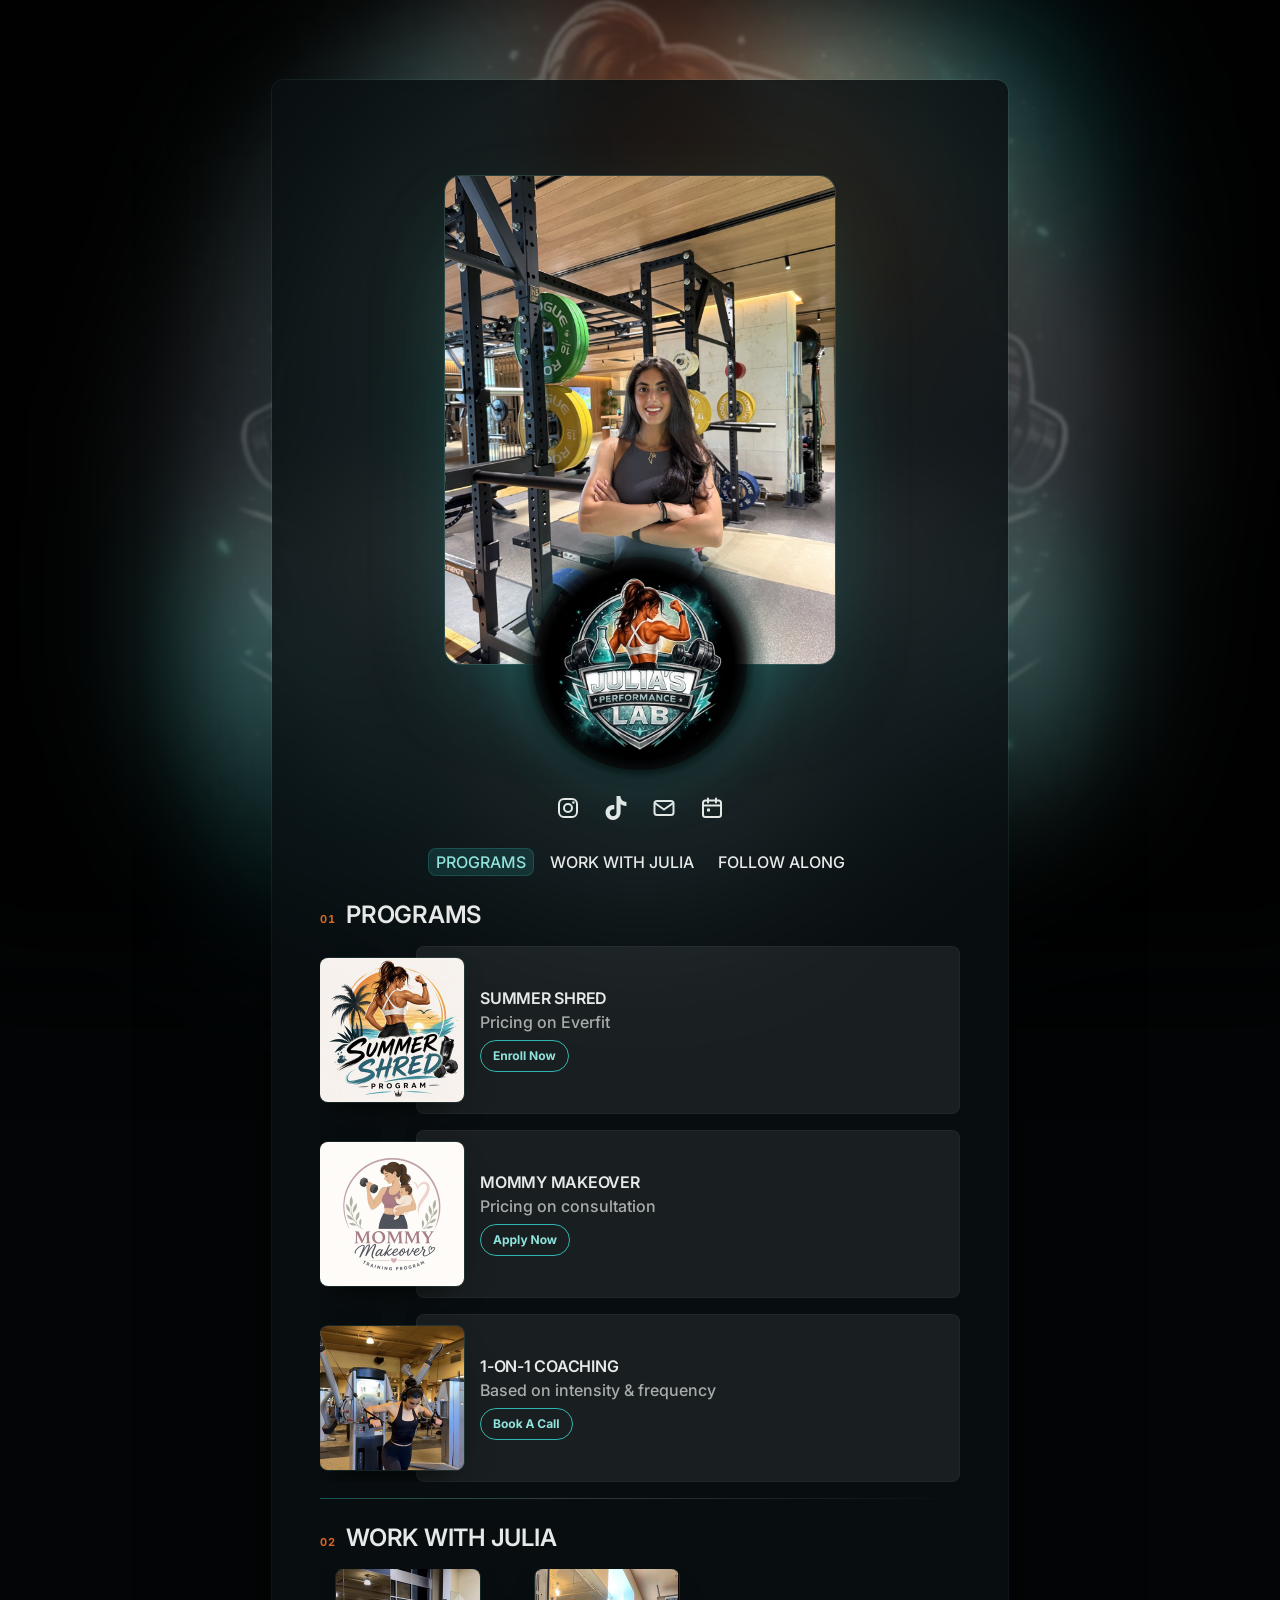
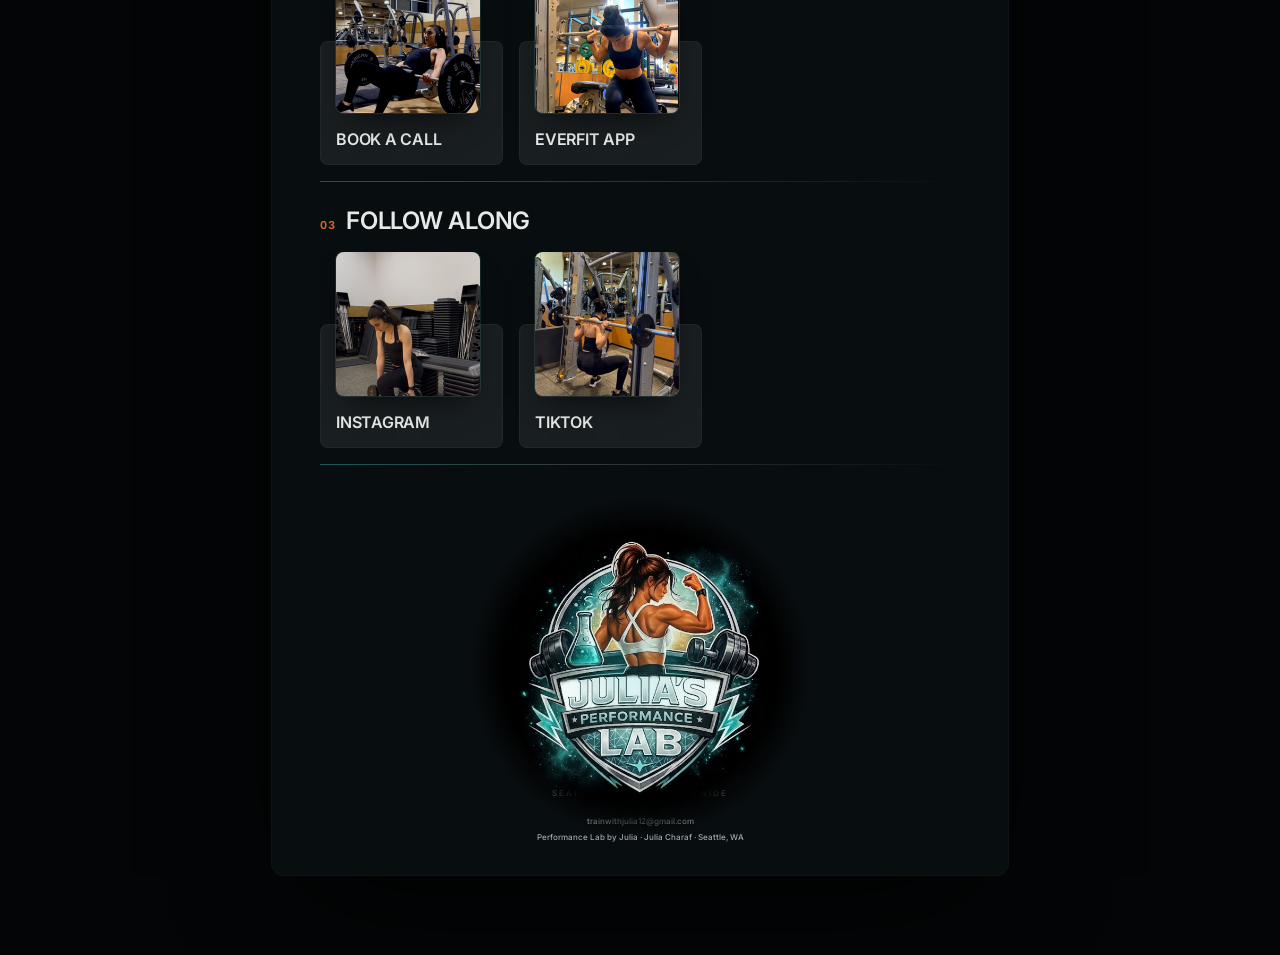
==== index.html @ fa6f16c2 "Rebrand around the crest: logo palette, gym photo cover, medallion, glow ground - Palette sampled fr" ====
<!DOCTYPE html>
<html lang="en">
<head>
  <meta charset="UTF-8">
  <meta name="viewport" content="width=device-width, initial-scale=1.0">
  <title>Performance Lab by Julia</title>
  <meta name="description" content="Julia Charaf — Seattle personal trainer, online worldwide. Programs, coaching, and how to reach me.">
  <meta name="theme-color" content="#050809">
  <link rel="icon" type="image/png" href="assets/favicon.png">
  <link rel="apple-touch-icon" href="assets/favicon.png">
  <meta property="og:title" content="Performance Lab by Julia">
  <meta property="og:description" content="Programs, coaching, and how to reach Julia.">
  <meta property="og:image" content="assets/crest-og.jpg">
  <link rel="preconnect" href="https://fonts.googleapis.com">
  <link rel="preconnect" href="https://fonts.gstatic.com" crossorigin>
  <link href="https://fonts.googleapis.com/css2?family=Inter:ital,opsz,wght@0,14..32,100..900;1,14..32,100..900&display=swap" rel="stylesheet">
  <style>
    /* Palette sampled from the crest: black ground, chrome silver, lab teal, one copper accent from the sunset */
    :root {
      --bg-page: #030506;
      --bg-card: #0a1012;
      --bg-card-glass: rgba(10, 16, 18, 0.86);
      --fg: #e6e9e7;
      --fg-70: rgba(230, 233, 231, 0.7);
      --fg-20: rgba(230, 233, 231, 0.2);
      --teal: #2fb5ad;
      --teal-deep: #1b6f6b;
      --aqua: #8fe3dc;
      --copper: #d56528;
      --teal-10: rgba(47, 181, 173, 0.10);
      --teal-16: rgba(47, 181, 173, 0.16);
      --teal-24: rgba(47, 181, 173, 0.24);
      --teal-45: rgba(47, 181, 173, 0.45);
      --mid-10: rgba(255, 255, 255, 0.07);
      --mid-14: rgba(255, 255, 255, 0.11);
      --mid-20: rgba(255, 255, 255, 0.16);
      --mid-40: rgba(255, 255, 255, 0.3);
      --fast: .15s;
      --slow: .3s;
      --ease: cubic-bezier(.2, 0, 0, 1);
      --thumb: 144px;
      --card-w: 183px;
    }
    * { box-sizing: border-box; }
    html { scroll-behavior: smooth; }
    body {
      margin: 0;
      background: var(--bg-page);
      color: var(--fg);
      font-family: Inter, sans-serif;
      font-size: 16px;
      -webkit-font-smoothing: antialiased;
      -moz-osx-font-smoothing: grayscale;
    }
    a { color: inherit; }
    ul { list-style: none; margin: 0; padding: 0; }
    h2, h3 { margin: 0; }
    img { -webkit-user-drag: none; }

    .page {
      display: flex;
      justify-content: center;
      position: relative;
      width: 100%;
      min-height: 100vh;
      background: var(--bg-page);
    }
    /* Page ground (desktop): the crest's own nebula, blurred, lights the page;
       the crest itself ghosts behind the card at 120vh. */
    .page-bg, .page-crest {
      display: none;
      position: fixed;
      pointer-events: none;
      user-select: none;
      z-index: 0;
    }
    .page-bg {
      top: 0; left: 0;
      width: 100%; height: 100%;
      object-fit: cover;
      object-position: center;
      filter: blur(56px) saturate(1.25);
      transform: scale(1.15);
    }
    .page-crest {
      top: 50%; left: 50%;
      width: auto; height: 136vh;
      transform: translate(-50%, -50%);
      mix-blend-mode: screen;
      opacity: .26;
      filter: blur(1.5px);
    }

    .card {
      position: relative;
      z-index: 1;
      display: flex;
      flex-direction: column;
      align-self: flex-start;
      width: 100%;
      min-height: 100vh;
      background: var(--bg-card);
      padding: 0 16px 16px 16px;
      gap: 24px;
      border-radius: 0;
    }

    .topbar {
      position: sticky;
      top: 0;
      z-index: 100;
      height: 56px;
      width: calc(100% + 32px);
      margin-left: -16px;
      margin-bottom: calc((56px + 24px) * -1);
      pointer-events: none;
    }

    /* Sticky mini-brand: appears once the cover scrolls away */
    .pin {
      position: fixed;
      top: 12px; left: 12px;
      z-index: 200;
      display: flex;
      align-items: center;
      gap: 8px;
      height: 40px;
      padding: 0 14px 0 4px;
      border-radius: 999px;
      background: rgba(5, 8, 9, 0.82);
      border: 1px solid var(--teal-24);
      box-shadow: 0 8px 30px -10px var(--teal-45);
      backdrop-filter: blur(12px);
      -webkit-backdrop-filter: blur(12px);
      color: var(--fg);
      text-decoration: none;
      opacity: 0;
      transform: translateY(-8px);
      pointer-events: none;
      transition: opacity var(--slow) var(--ease), transform var(--slow) var(--ease);
    }
    .pin.on { opacity: 1; transform: none; pointer-events: auto; }
    .pin img { width: 40px; height: 40px; margin: -2px 0; display: block; }
    .pin span {
      font-size: 10px;
      line-height: 12px;
      font-weight: 700;
      letter-spacing: 2px;
      text-transform: uppercase;
      white-space: nowrap;
    }
    .pin span b { color: var(--aqua); font-weight: 700; }

    /* hero */
    .hero {
      display: flex;
      flex-direction: column;
      align-items: center;
      justify-content: center;
      gap: 16px;
    }
    .portrait {
      position: relative;
      width: calc(100% + 32px);
    }
    .portrait::before {
      content: "";
      position: absolute;
      top: 0; left: 0;
      width: 100%; height: 100%;
      background: linear-gradient(180deg, transparent 62%, var(--bg-card) 100%);
      z-index: 1;
      pointer-events: none;
    }
    .portrait > img {
      display: block;
      width: 100%;
      height: auto;
      aspect-ratio: 4 / 5;
      object-fit: cover;
      object-position: center;
      background: var(--mid-10);
      border-radius: 0;
    }
    /* The crest, straddling the bottom edge of the cover.
       A soft black halo darkens the photo under it; the crest is screen-blended
       so its black ground disappears and only the chrome + nebula remain. */
    .crest {
      position: absolute;
      left: 50%;
      bottom: -100px;
      width: 200px; height: 200px;
      transform: translateX(-50%);
      z-index: 3;
      pointer-events: none;
    }
    .crest::before {
      content: "";
      position: absolute;
      inset: -6%;
      border-radius: 50%;
      background: radial-gradient(circle farthest-side, var(--bg-card) 0 66%, rgba(10,16,18,0.7) 80%, transparent 100%);
    }
    .crest::after {
      content: "";
      position: absolute;
      inset: 4%;
      border-radius: 50%;
      box-shadow: 0 0 60px 8px var(--teal-24);
      animation: breathe 5s ease-in-out infinite;
    }
    .crest img {
      position: relative;
      display: block;
      width: 100%; height: 100%;
      z-index: 1;
    }
    @keyframes breathe {
      0%, 100% { box-shadow: 0 0 60px 8px var(--teal-24); }
      50% { box-shadow: 0 0 80px 18px var(--teal-45); }
    }
    @media (prefers-reduced-motion: reduce) { .crest::after { animation: none; } }

    .hero-content {
      position: relative;
      display: flex;
      flex-direction: column;
      align-items: center;
      justify-content: center;
      width: calc(100% + 32px);
      margin-top: -50px;
      gap: 16px;
    }
    .hero-content > * { z-index: 2; }

    .social {
      display: flex;
      gap: 16px;
      margin-top: 128px;
      color: var(--fg);
    }
    .social a {
      display: flex;
      align-items: center;
      justify-content: center;
      width: 24px; height: 24px;
      color: var(--fg);
      transition: color var(--fast) var(--ease), filter var(--fast) var(--ease);
    }
    .social a:hover { color: var(--aqua); filter: drop-shadow(0 0 6px var(--teal-45)); }
    .social a:active { color: var(--teal); }
    .social svg { width: 20px; height: 20px; display: block; }

    .tabs {
      display: flex;
      width: 100%;
      gap: 8px;
      overflow-x: auto;
      scrollbar-width: none;
    }
    .tabs::-webkit-scrollbar { display: none; }
    .tabs::before, .tabs::after { content: ""; flex: 1; }
    .tabs li { display: flex; flex: 0 0 auto; }
    .tab {
      display: block;
      flex: 0 0 auto;
      padding: 2px 8px;
      border-radius: 8px;
      background: transparent;
      color: var(--fg);
      font-size: 16px;
      line-height: 24px;
      font-weight: 500;
      text-decoration: none;
      cursor: pointer;
      white-space: nowrap;
      transition: background-color var(--fast) var(--ease), color var(--fast) var(--ease), box-shadow var(--fast) var(--ease);
    }
    .tab:hover { background: var(--mid-14); }
    .tab.active {
      background: var(--teal-16);
      color: var(--aqua);
      box-shadow: inset 0 0 0 1px var(--teal-24);
    }

    /* sections */
    .group {
      display: flex;
      flex-direction: column;
      gap: 16px;
      padding: 0 0 16px 0;
      border-bottom: 1px solid var(--fg-20);
      border-image: linear-gradient(90deg, var(--teal-45), var(--fg-20) 40%, transparent) 1;
      scroll-margin-top: 16px;
    }
    .group h2 {
      display: flex;
      align-items: baseline;
      gap: 10px;
      font-size: 20px;
      line-height: 25px;
      font-weight: 600;
      letter-spacing: -0.25px;
    }
    .group h2 small {
      font-size: 11px;
      line-height: 14px;
      font-weight: 700;
      letter-spacing: 1px;
      color: var(--copper);
      font-variant-numeric: tabular-nums;
    }
    .items-wrap { position: relative; overflow: hidden; }
    .items {
      display: flex;
      flex-direction: column;
      gap: 16px;
      z-index: 1;
    }
    .items.row {
      flex-direction: row;
      align-items: stretch;
      width: calc(100% + 32px);
      margin-left: -16px;
      padding: 0 16px;
      overflow-x: auto;
      scrollbar-width: none;
    }
    .items.row::-webkit-scrollbar { display: none; }

    .item {
      display: block;
      position: relative;
      text-decoration: none;
      color: inherit;
    }
    .thumb {
      position: absolute;
      overflow: hidden;
      border-radius: 8px;
      background: var(--mid-14);
      box-shadow: 0 0 0 1px rgba(143, 227, 220, 0.12), 0 14px 30px -14px rgba(0, 0, 0, 0.8);
      transition: box-shadow var(--fast) var(--ease);
    }
    .item:hover .thumb { box-shadow: 0 0 0 1px var(--teal-45), 0 14px 34px -12px var(--teal-45); }
    .thumb img {
      display: block;
      width: 100%; height: 100%;
      object-fit: cover;
      object-position: center;
    }
    .body {
      display: flex;
      flex-direction: column;
      justify-content: center;
      background: var(--mid-10);
      border-radius: 8px;
      box-shadow: inset 0 0 0 1px rgba(255, 255, 255, 0.04);
      transition: background-color var(--fast) var(--ease), box-shadow var(--fast) var(--ease);
    }
    .item:hover .body { background: var(--teal-10); box-shadow: inset 0 0 0 1px var(--teal-24); }
    .content {
      display: flex;
      flex-direction: column;
      justify-content: center;
      gap: 4px;
    }
    .content h3 {
      font-size: 14px;
      line-height: 18px;
      font-weight: 600;
      letter-spacing: -0.25px;
      color: var(--fg);
      overflow: hidden;
      text-overflow: ellipsis;
      white-space: nowrap;
    }
    .price {
      display: flex;
      gap: 8px;
      font-size: 14px;
      line-height: 18px;
      font-weight: 500;
      color: var(--fg-70);
    }

    /* stacked (programs) */
    .item.stacked .thumb {
      top: 12px; left: 0;
      width: 112px; height: 112px;
    }
    .item.stacked .body {
      height: 136px;
      margin-left: 64px;
      padding: 8px 12px 8px 60px;
      gap: 8px;
    }

    /* side-by-side (grid cards) */
    .item.side {
      flex: 0 0 auto;
      width: 152px;
    }
    .item.side .thumb {
      top: 0;
      left: 20px;
      width: 112px; height: 112px;
    }
    .item.side .body {
      margin-top: 64px;
      height: calc(100% - 64px);
      padding: 60px 12px 12px 12px;
      justify-content: space-between;
      gap: 8px;
    }

    /* button */
    .btn {
      position: relative;
      display: flex;
      align-items: center;
      justify-content: center;
      width: fit-content;
      height: 24px;
      padding: 8px 12px;
      gap: 4px;
      flex-shrink: 0;
      border-radius: 888px;
      border: 1px solid var(--teal);
      background: transparent;
      color: var(--aqua);
      text-decoration: none;
      overflow: hidden;
      cursor: pointer;
      transition: color var(--fast) var(--ease), box-shadow var(--fast) var(--ease);
    }
    .btn::before {
      content: "";
      position: absolute;
      top: 50%; left: 50%;
      width: 100%;
      aspect-ratio: 1;
      border-radius: 50%;
      background: var(--teal);
      transform: translate(-50%, -50%) scale(0);
      transition: transform var(--slow) var(--ease);
      pointer-events: none;
    }
    .item:hover .btn { color: #041110; box-shadow: 0 0 22px -4px var(--teal-45); }
    .item:hover .btn::before { transform: translate(-50%, -50%) scale(3); }
    .btn:active::before { opacity: 0; transition: none; }
    .btn:active { background: var(--aqua); }
    .btn span {
      position: relative;
      font-size: 12px;
      line-height: 15px;
      font-weight: 700;
      text-transform: capitalize;
      white-space: nowrap;
      text-rendering: geometricPrecision;
    }

    /* footer: the crest, full size, on its own nebula */
    .foot {
      display: flex;
      flex-direction: column;
      align-items: center;
      gap: 16px;
      padding: 8px 0 0;
    }
    .brand {
      position: relative;
      display: flex;
      flex-direction: column;
      align-items: center;
      gap: 2px;
      text-decoration: none;
      color: var(--fg-70);
    }
    .brand .seal {
      position: relative;
      width: 280px; height: 280px;
      margin-bottom: -40px;
    }
    .brand .seal::before {
      content: "";
      position: absolute;
      inset: 0;
      border-radius: 50%;
      background: radial-gradient(circle farthest-side, var(--bg-card) 0 70%, transparent 100%);
    }
    .brand .seal::after {
      content: "";
      position: absolute;
      inset: 18%;
      border-radius: 50%;
      background: radial-gradient(circle, var(--teal-24), transparent 70%);
      filter: blur(14px);
      transition: opacity var(--slow) var(--ease), transform var(--slow) var(--ease);
    }
    .brand:hover .seal::after { transform: scale(1.25); }
    .brand .seal img {
      position: relative;
      display: block;
      width: 100%; height: 100%;
      transition: transform var(--slow) var(--ease);
    }
    .brand:hover .seal img { transform: scale(1.03); }
    .brand small {
      font-size: 8px;
      line-height: 12px;
      font-weight: 500;
      letter-spacing: 2px;
      text-transform: uppercase;
    }
    .foot-links {
      display: flex;
      flex-direction: column;
      align-items: center;
      gap: 4px;
    }
    .foot-links a, .foot-links span {
      font-size: 8px;
      line-height: 12px;
      font-weight: 500;
      color: var(--fg-70);
      text-decoration: none;
    }
    .foot-links a:hover { text-decoration: underline; color: var(--aqua); }

    /* desktop */
    @media (min-width: 481px) {
      :root { --thumb: 144px; }
      .page-bg, .page-crest { display: block; }
      .card {
        min-height: auto;
        max-width: 736px;
        padding: 32px 48px;
        gap: 24px;
        border-radius: 12px;
        margin: 80px;
        background: var(--bg-card-glass);
        backdrop-filter: blur(28px) saturate(1.2);
        -webkit-backdrop-filter: blur(28px) saturate(1.2);
        box-shadow: 0 0 0 1px rgba(143, 227, 220, 0.08), 0 40px 120px -40px rgba(0, 0, 0, 0.9);
      }
      .topbar {
        position: relative;
        height: 40px;
        width: 100%;
        margin: 0;
      }
      .pin { top: 20px; left: 20px; }
      .hero { gap: 24px; }
      .portrait { width: 390px; }
      .portrait::before { display: none; }
      .portrait > img {
        border-radius: 16px;
        box-shadow: 0 0 0 1px rgba(143, 227, 220, 0.16), 0 40px 90px -30px var(--teal-45);
      }
      .crest { width: 232px; height: 232px; bottom: -116px; }
      .hero-content {
        width: 100%;
        margin-top: 0;
        gap: 24px;
      }
      .social { margin-top: 104px; }
      .social a { width: 32px; height: 32px; }
      .social svg { width: 24px; height: 24px; }
      .group h2 { font-size: 24px; line-height: 30px; }
      .content h3 { font-size: 16px; line-height: 20px; }
      .price { font-size: 16px; line-height: 20px; }
      .item.stacked .thumb { width: 144px; height: 144px; }
      .item.stacked .body {
        height: 168px;
        margin-left: 96px;
        padding: 16px 16px 16px 64px;
      }
      .item.side { width: 183px; }
      .item.side .thumb { left: 16px; width: 144px; height: 144px; }
      .item.side .body {
        margin-top: 72px;
        height: calc(100% - 72px);
        padding: 88px 16px 16px 16px;
      }
      .btn { height: 32px; }
      .group { scroll-margin-top: 0; }
      .brand .seal { width: 340px; height: 340px; margin-bottom: -52px; }
    }
    @media (max-width: 480px) {
      .page { min-height: 100dvh; }
    }
  </style>
</head>
<body>
  <div class="page">
    <img class="page-bg" src="assets/glow.jpg" alt="" aria-hidden="true">
    <img class="page-crest" src="assets/crest.png" alt="" aria-hidden="true">

    <a class="pin" id="pin" href="#top" aria-label="Back to top">
      <img src="assets/crest.png" alt="" aria-hidden="true">
      <span>Julia's <b>Performance Lab</b></span>
    </a>

    <main class="card" id="top">
      <div class="topbar" aria-hidden="true"></div>

      <header class="hero">
        <div class="portrait" id="cover">
          <img src="assets/hero.jpg" alt="Julia Charaf in the gym" width="1170" height="1462" fetchpriority="high">
          <div class="crest" aria-hidden="true">
            <img src="assets/crest.png" alt="">
          </div>
        </div>
        <div class="hero-content">
          <ul class="social" aria-label="Julia's links">
            <li><a href="https://www.instagram.com/performance.lab_byjulia" target="_blank" rel="noopener" aria-label="Instagram">
              <svg viewBox="0 0 24 24" fill="none" aria-hidden="true"><rect x="3" y="3" width="18" height="18" rx="5" stroke="currentColor" stroke-width="2"/><circle cx="12" cy="12" r="4" stroke="currentColor" stroke-width="2"/><circle cx="17.4" cy="6.6" r="1.25" fill="currentColor"/></svg>
            </a></li>
            <li><a href="https://www.tiktok.com/@juliacharaf" target="_blank" rel="noopener" aria-label="TikTok">
              <svg viewBox="0 0 24 24" fill="currentColor" aria-hidden="true"><path d="M12.525.02c1.31-.02 2.61-.01 3.91-.02.08 1.53.63 3.09 1.75 4.17 1.12 1.11 2.7 1.62 4.24 1.79v4.03c-1.44-.05-2.89-.35-4.2-.97-.57-.26-1.1-.59-1.62-.93-.01 2.92.01 5.84-.02 8.75-.08 1.4-.54 2.79-1.35 3.94-1.31 1.92-3.58 3.17-5.91 3.21-1.43.08-2.86-.31-4.08-1.03-2.02-1.19-3.44-3.37-3.65-5.71-.02-.5-.03-1-.01-1.49.18-1.9 1.12-3.72 2.58-4.96 1.66-1.44 3.98-2.13 6.15-1.72.02 1.48-.04 2.96-.04 4.44-.99-.32-2.15-.23-3.02.37-.63.41-1.11 1.04-1.36 1.75-.21.51-.15 1.07-.14 1.61.24 1.64 1.82 3.02 3.5 2.87 1.12-.01 2.19-.66 2.77-1.61.19-.33.4-.67.41-1.06.1-1.79.06-3.57.07-5.36.01-4.03-.01-8.05.02-12.07z"/></svg>
            </a></li>
            <li><a href="mailto:trainwithjulia12@gmail.com" aria-label="Email Julia">
              <svg viewBox="0 0 24 24" fill="none" aria-hidden="true"><rect x="2.5" y="5" width="19" height="14" rx="2.5" stroke="currentColor" stroke-width="2"/><path d="M3.5 7.5 12 13.5l8.5-6" stroke="currentColor" stroke-width="2" stroke-linecap="round" stroke-linejoin="round"/></svg>
            </a></li>
            <li><a href="https://calendly.com/trainwithjulia12" target="_blank" rel="noopener" aria-label="Book a call">
              <svg viewBox="0 0 24 24" fill="none" aria-hidden="true"><rect x="3" y="4.5" width="18" height="16.5" rx="2.5" stroke="currentColor" stroke-width="2"/><path d="M3 9.5h18M8 2.5v4M16 2.5v4" stroke="currentColor" stroke-width="2" stroke-linecap="round"/><rect x="7" y="12.5" width="3" height="3" rx=".6" fill="currentColor"/></svg>
            </a></li>
          </ul>
          <ul class="tabs" role="tablist">
            <li><a class="tab active" href="#programs" data-target="programs">PROGRAMS</a></li>
            <li><a class="tab" href="#coaching" data-target="coaching">WORK WITH JULIA</a></li>
            <li><a class="tab" href="#follow" data-target="follow">FOLLOW ALONG</a></li>
          </ul>
        </div>
      </header>

      <section class="group" id="programs">
        <h2><small>01</small>PROGRAMS</h2>
        <div class="items-wrap">
          <div class="items">
            <a class="item stacked" href="https://coach.everfit.io/package/OR589374" target="_blank" rel="noopener">
              <div class="thumb"><img src="assets/summer-shred.jpg" alt="Summer Shred" width="288" height="288" loading="lazy"></div>
              <div class="body">
                <div class="content">
                  <h3>SUMMER SHRED</h3>
                  <div class="price"><span>Pricing on Everfit</span></div>
                </div>
                <span class="btn"><span>Enroll Now</span></span>
              </div>
            </a>
            <a class="item stacked" href="https://coach.everfit.io/package/WY697120" target="_blank" rel="noopener">
              <div class="thumb"><img src="assets/mommy-makeover.jpg" alt="Mommy Makeover" width="288" height="288" loading="lazy"></div>
              <div class="body">
                <div class="content">
                  <h3>MOMMY MAKEOVER</h3>
                  <div class="price"><span>Pricing on consultation</span></div>
                </div>
                <span class="btn"><span>Apply Now</span></span>
              </div>
            </a>
            <a class="item stacked" href="https://calendly.com/trainwithjulia12" target="_blank" rel="noopener">
              <div class="thumb"><img src="assets/coaching.jpg" alt="1-on-1 Coaching" width="288" height="288" loading="lazy"></div>
              <div class="body">
                <div class="content">
                  <h3>1-ON-1 COACHING</h3>
                  <div class="price"><span>Based on intensity &amp; frequency</span></div>
                </div>
                <span class="btn"><span>Book a Call</span></span>
              </div>
            </a>
          </div>
        </div>
      </section>

      <section class="group" id="coaching">
        <h2><small>02</small>WORK WITH JULIA</h2>
        <div class="items-wrap">
          <div class="items row">
            <a class="item side" href="https://calendly.com/trainwithjulia12" target="_blank" rel="noopener">
              <div class="thumb"><img src="assets/book-a-call.jpg" alt="Book a call" width="288" height="288" loading="lazy"></div>
              <div class="body">
                <div class="content"><h3>BOOK A CALL</h3></div>
              </div>
            </a>
            <a class="item side" href="https://coach.everfit.io/package/OR589374" target="_blank" rel="noopener">
              <div class="thumb"><img src="assets/everfit.jpg" alt="Everfit app" width="288" height="288" loading="lazy"></div>
              <div class="body">
                <div class="content"><h3>EVERFIT APP</h3></div>
              </div>
            </a>
          </div>
        </div>
      </section>

      <section class="group" id="follow">
        <h2><small>03</small>FOLLOW ALONG</h2>
        <div class="items-wrap">
          <div class="items row">
            <a class="item side" href="https://www.instagram.com/performance.lab_byjulia" target="_blank" rel="noopener">
              <div class="thumb"><img src="assets/instagram.jpg" alt="Instagram" width="288" height="288" loading="lazy"></div>
              <div class="body">
                <div class="content"><h3>INSTAGRAM</h3></div>
              </div>
            </a>
            <a class="item side" href="https://www.tiktok.com/@juliacharaf" target="_blank" rel="noopener">
              <div class="thumb"><img src="assets/tiktok.jpg" alt="TikTok" width="288" height="288" loading="lazy"></div>
              <div class="body">
                <div class="content"><h3>TIKTOK</h3></div>
              </div>
            </a>
          </div>
        </div>
      </section>

      <footer class="foot">
        <a class="brand" href="https://performancelab.fitness" target="_blank" rel="noopener" aria-label="Julia's Performance Lab">
          <span class="seal"><img src="assets/crest.png" alt="Julia's Performance Lab" width="640" height="640" loading="lazy"></span>
          <small>Seattle · Online worldwide</small>
        </a>
        <div class="foot-links">
          <a href="mailto:trainwithjulia12@gmail.com">trainwithjulia12@gmail.com</a>
          <span>Performance Lab by Julia · Julia Charaf · Seattle, WA</span>
        </div>
      </footer>
    </main>
  </div>

  <script>
    (function () {
      var tabs = Array.prototype.slice.call(document.querySelectorAll('.tab'));
      var groups = tabs.map(function (t) { return document.getElementById(t.dataset.target); });
      var lock = 0;

      function setActive(id) {
        tabs.forEach(function (t) { t.classList.toggle('active', t.dataset.target === id); });
      }

      tabs.forEach(function (t) {
        t.addEventListener('click', function (e) {
          e.preventDefault();
          setActive(t.dataset.target);
          lock = Date.now() + 800;
          var el = document.getElementById(t.dataset.target);
          var top = el.getBoundingClientRect().top + window.pageYOffset - (window.innerWidth <= 480 ? 16 : 0);
          window.scrollTo({ top: top, behavior: 'smooth' });
          if (history.replaceState) history.replaceState(null, '', '#' + t.dataset.target);
        });
      });

      function onScroll() {
        if (Date.now() < lock) return;
        var line = window.innerHeight * 0.35;
        var current = groups[0].id;
        groups.forEach(function (g) {
          if (g.getBoundingClientRect().top <= line) current = g.id;
        });
        setActive(current);
      }
      window.addEventListener('scroll', onScroll, { passive: true });
      onScroll();

      /* the mini-brand pin shows once the cover has scrolled out of view */
      var pin = document.getElementById('pin');
      var cover = document.getElementById('cover');
      if ('IntersectionObserver' in window) {
        new IntersectionObserver(function (entries) {
          pin.classList.toggle('on', !entries[0].isIntersecting);
        }, { threshold: 0 }).observe(cover);
      }
      pin.addEventListener('click', function (e) {
        e.preventDefault();
        window.scrollTo({ top: 0, behavior: 'smooth' });
      });
    })();
  </script>
</body>
</html>
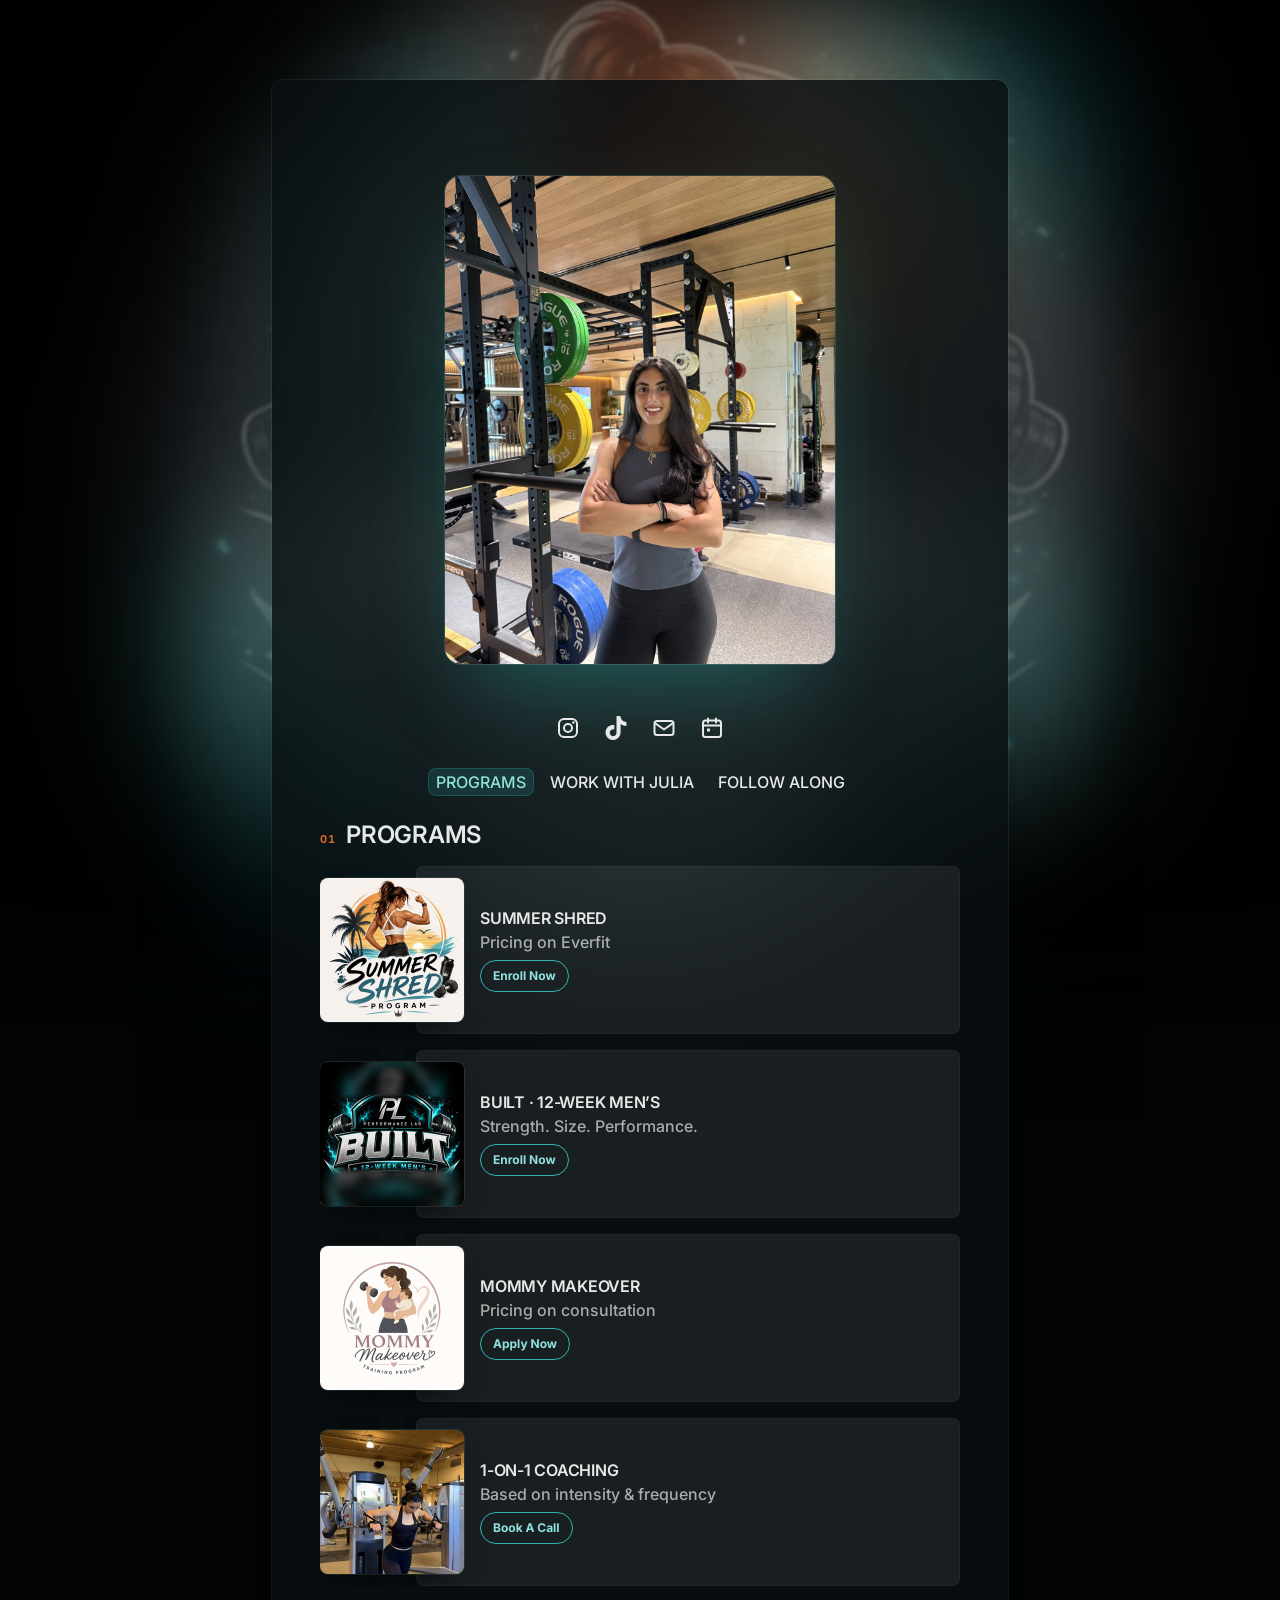
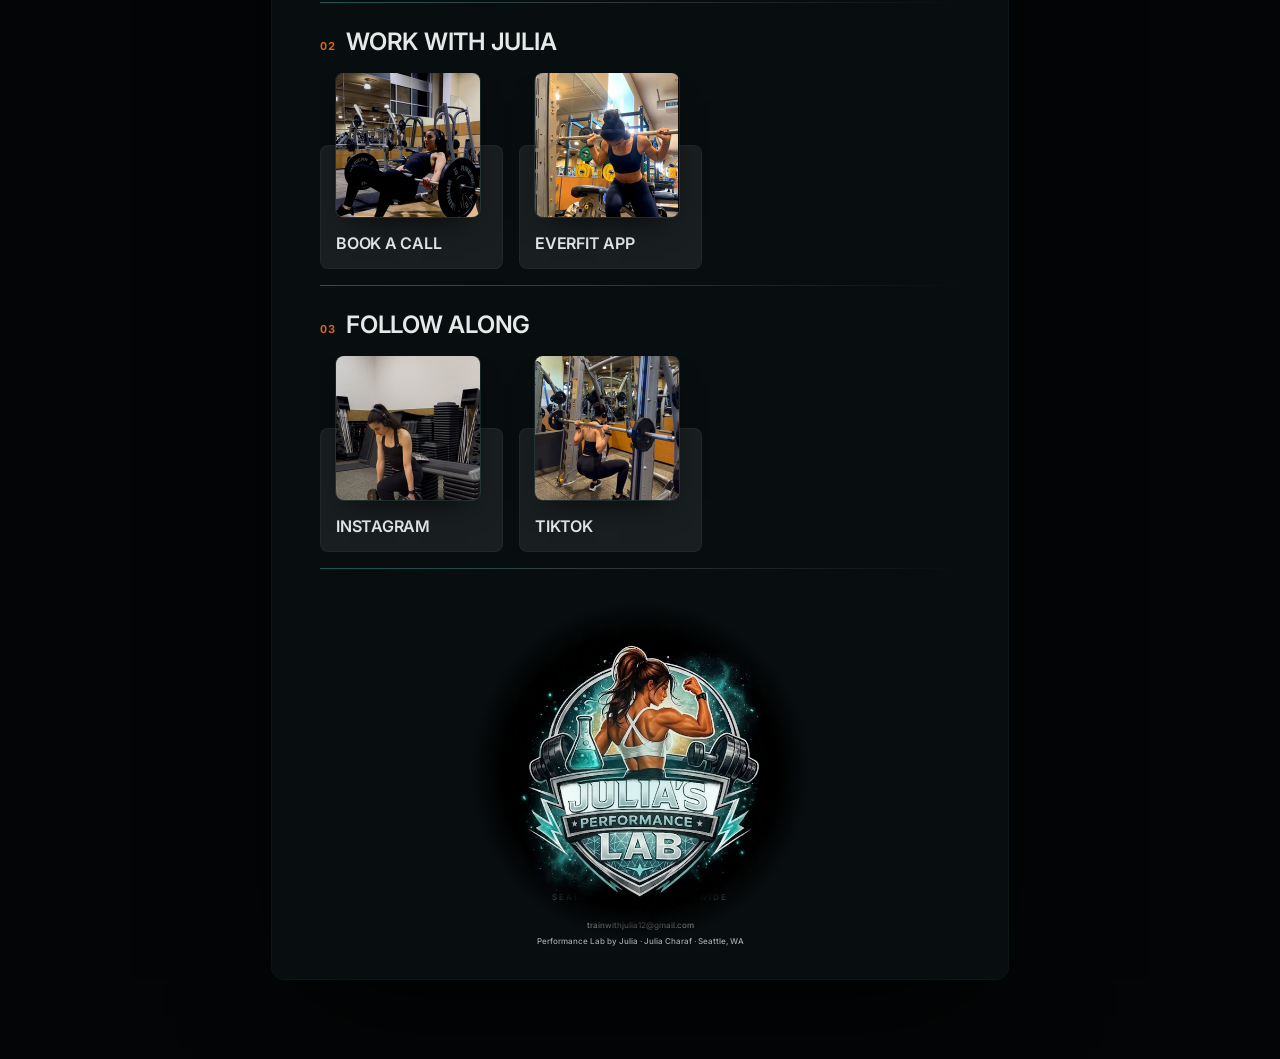
==== commit 77cc61de: "Add BUILT 12-week men's program; remove the crest medallion from the cover - New PROGRAMS card linki" ====
--- a/index.html
+++ b/index.html
@@ -182,44 +182,6 @@
       background: var(--mid-10);
       border-radius: 0;
     }
-    /* The crest, straddling the bottom edge of the cover.
-       A soft black halo darkens the photo under it; the crest is screen-blended
-       so its black ground disappears and only the chrome + nebula remain. */
-    .crest {
-      position: absolute;
-      left: 50%;
-      bottom: -100px;
-      width: 200px; height: 200px;
-      transform: translateX(-50%);
-      z-index: 3;
-      pointer-events: none;
-    }
-    .crest::before {
-      content: "";
-      position: absolute;
-      inset: -6%;
-      border-radius: 50%;
-      background: radial-gradient(circle farthest-side, var(--bg-card) 0 66%, rgba(10,16,18,0.7) 80%, transparent 100%);
-    }
-    .crest::after {
-      content: "";
-      position: absolute;
-      inset: 4%;
-      border-radius: 50%;
-      box-shadow: 0 0 60px 8px var(--teal-24);
-      animation: breathe 5s ease-in-out infinite;
-    }
-    .crest img {
-      position: relative;
-      display: block;
-      width: 100%; height: 100%;
-      z-index: 1;
-    }
-    @keyframes breathe {
-      0%, 100% { box-shadow: 0 0 60px 8px var(--teal-24); }
-      50% { box-shadow: 0 0 80px 18px var(--teal-45); }
-    }
-    @media (prefers-reduced-motion: reduce) { .crest::after { animation: none; } }
 
     .hero-content {
       position: relative;
@@ -236,7 +198,7 @@
     .social {
       display: flex;
       gap: 16px;
-      margin-top: 128px;
+      margin-top: 16px;
       color: var(--fg);
     }
     .social a {
@@ -558,13 +520,12 @@
         border-radius: 16px;
         box-shadow: 0 0 0 1px rgba(143, 227, 220, 0.16), 0 40px 90px -30px var(--teal-45);
       }
-      .crest { width: 232px; height: 232px; bottom: -116px; }
       .hero-content {
         width: 100%;
         margin-top: 0;
         gap: 24px;
       }
-      .social { margin-top: 104px; }
+      .social { margin-top: 24px; }
       .social a { width: 32px; height: 32px; }
       .social svg { width: 24px; height: 24px; }
       .group h2 { font-size: 24px; line-height: 30px; }
@@ -608,9 +569,6 @@
       <header class="hero">
         <div class="portrait" id="cover">
           <img src="assets/hero.jpg" alt="Julia Charaf in the gym" width="1170" height="1462" fetchpriority="high">
-          <div class="crest" aria-hidden="true">
-            <img src="assets/crest.png" alt="">
-          </div>
         </div>
         <div class="hero-content">
           <ul class="social" aria-label="Julia's links">
@@ -645,6 +603,16 @@
                 <div class="content">
                   <h3>SUMMER SHRED</h3>
                   <div class="price"><span>Pricing on Everfit</span></div>
+                </div>
+                <span class="btn"><span>Enroll Now</span></span>
+              </div>
+            </a>
+            <a class="item stacked" href="https://coach.everfit.io/package/VZ532676" target="_blank" rel="noopener">
+              <div class="thumb"><img src="assets/built.jpg" alt="Built: 12-week men's program" width="288" height="288" loading="lazy"></div>
+              <div class="body">
+                <div class="content">
+                  <h3>BUILT &middot; 12-WEEK MEN&rsquo;S</h3>
+                  <div class="price"><span>Strength. Size. Performance.</span></div>
                 </div>
                 <span class="btn"><span>Enroll Now</span></span>
               </div>
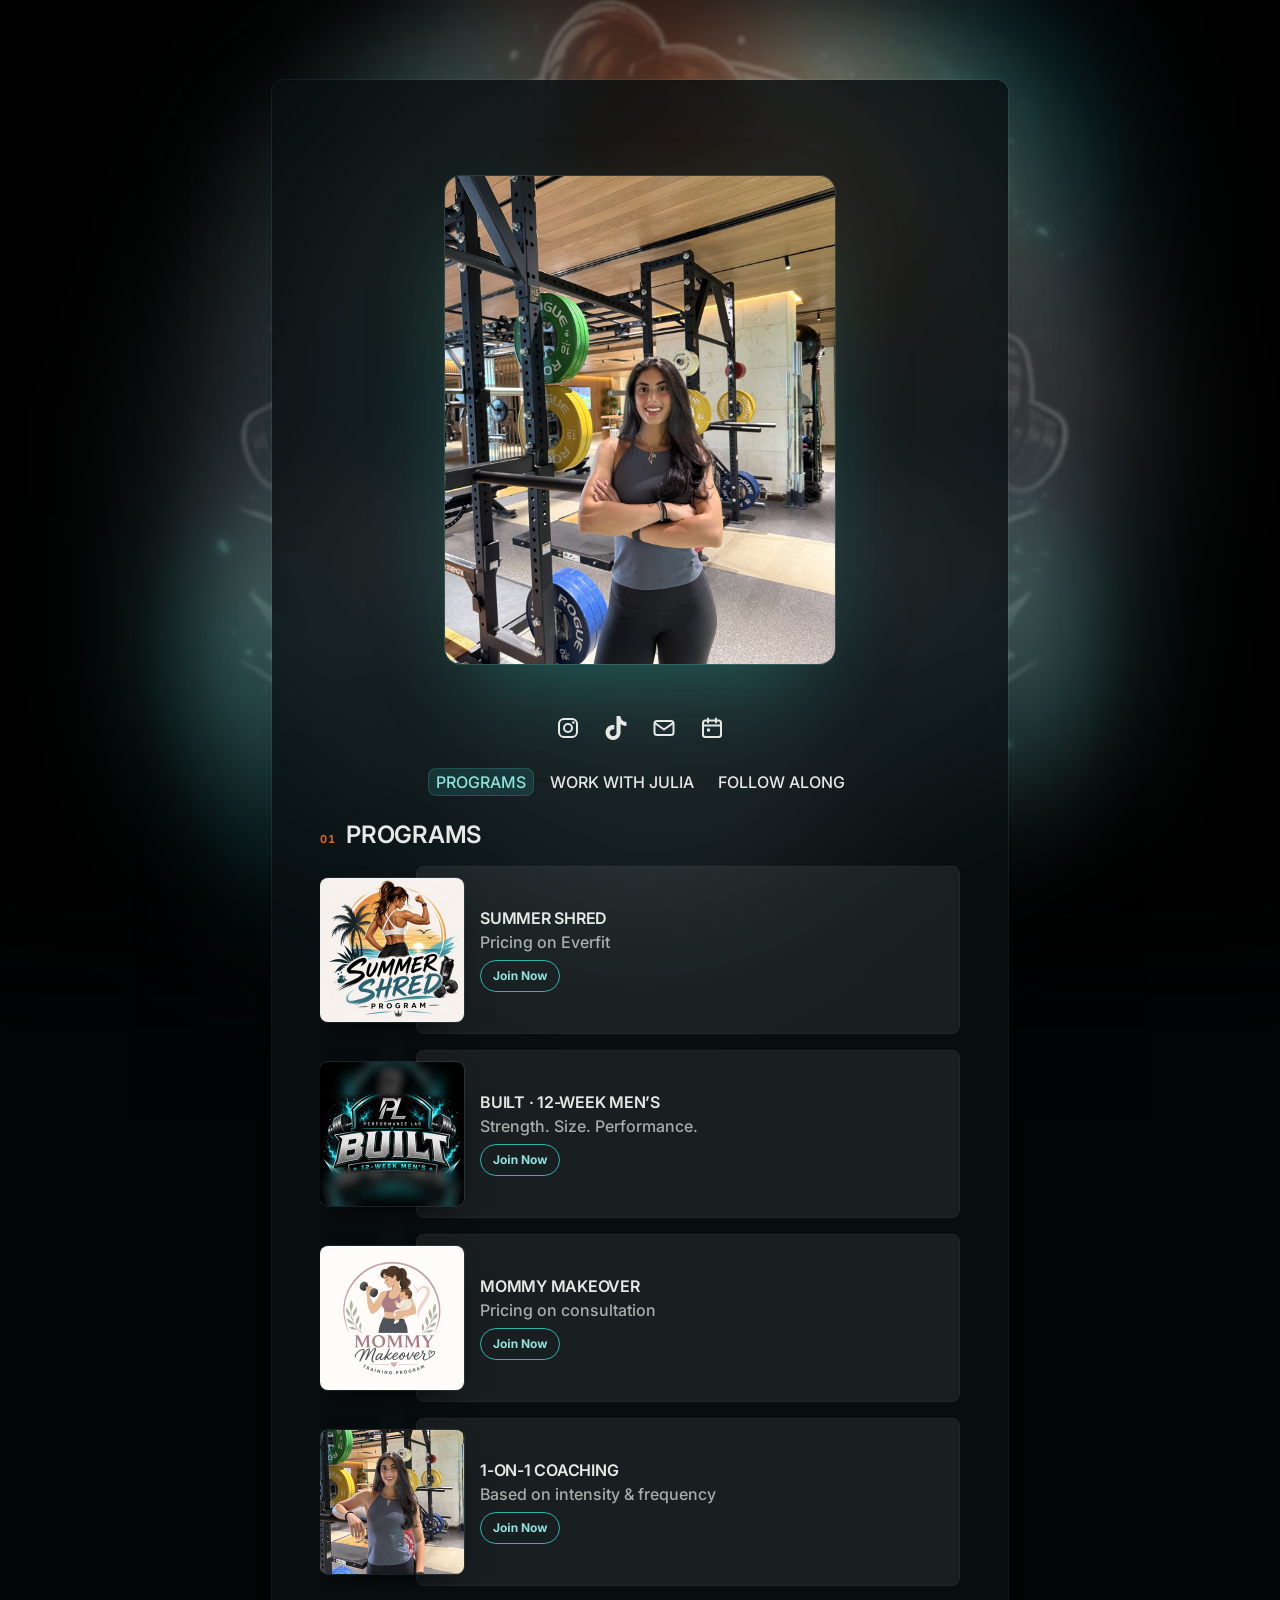
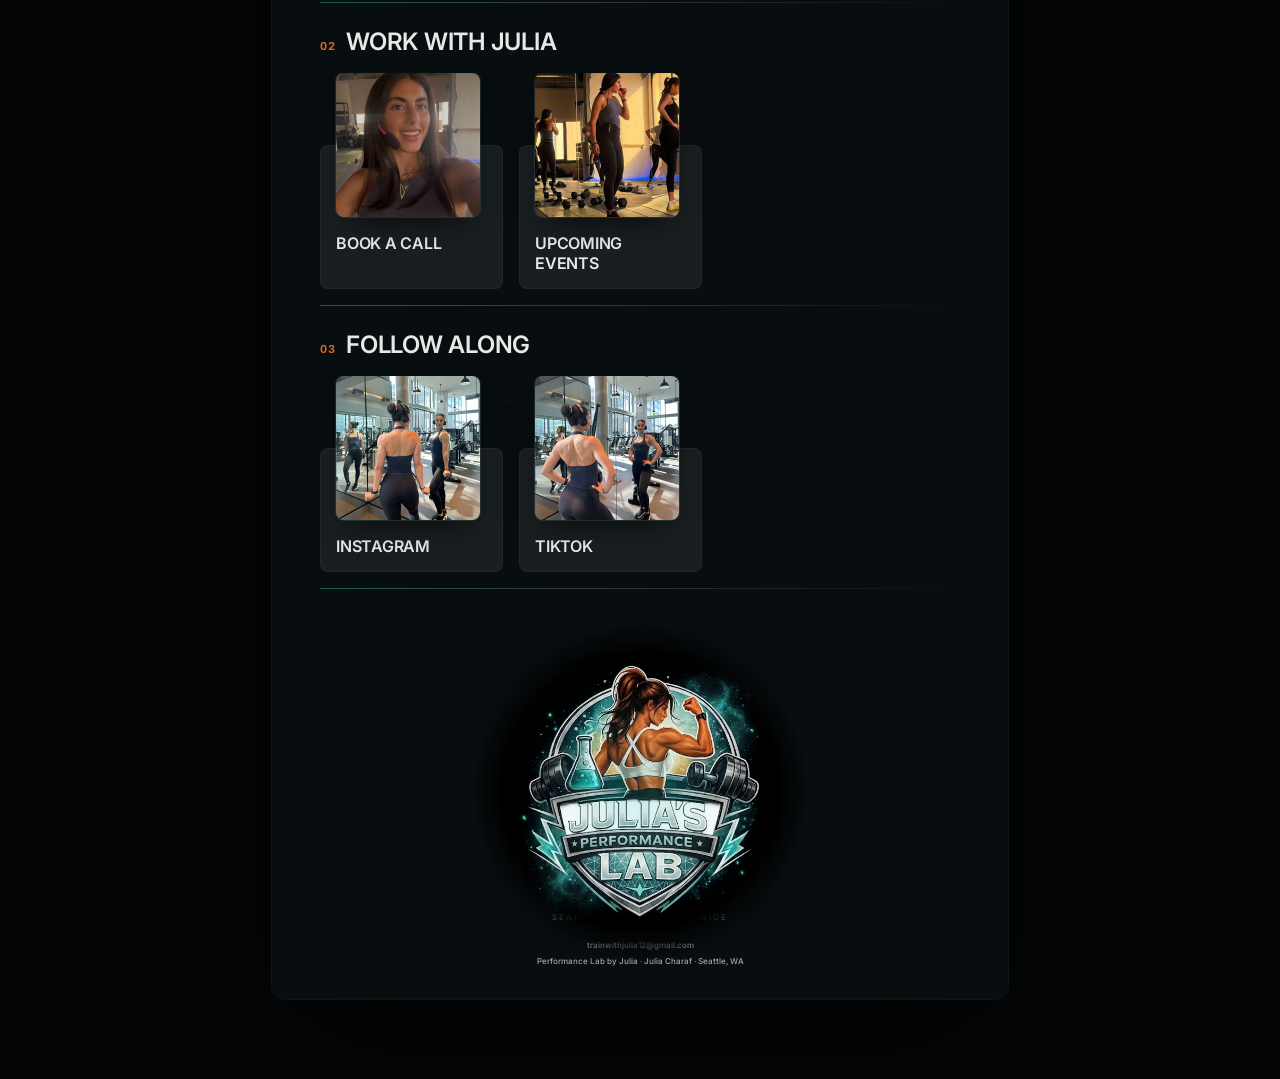
==== commit 65db13e0: "Join Now on every program card; Upcoming Events card + in-site events page; selfie on Book a Call - " ====
--- a/index.html
+++ b/index.html
@@ -14,544 +14,7 @@
   <link rel="preconnect" href="https://fonts.googleapis.com">
   <link rel="preconnect" href="https://fonts.gstatic.com" crossorigin>
   <link href="https://fonts.googleapis.com/css2?family=Inter:ital,opsz,wght@0,14..32,100..900;1,14..32,100..900&display=swap" rel="stylesheet">
-  <style>
-    /* Palette sampled from the crest: black ground, chrome silver, lab teal, one copper accent from the sunset */
-    :root {
-      --bg-page: #030506;
-      --bg-card: #0a1012;
-      --bg-card-glass: rgba(10, 16, 18, 0.86);
-      --fg: #e6e9e7;
-      --fg-70: rgba(230, 233, 231, 0.7);
-      --fg-20: rgba(230, 233, 231, 0.2);
-      --teal: #2fb5ad;
-      --teal-deep: #1b6f6b;
-      --aqua: #8fe3dc;
-      --copper: #d56528;
-      --teal-10: rgba(47, 181, 173, 0.10);
-      --teal-16: rgba(47, 181, 173, 0.16);
-      --teal-24: rgba(47, 181, 173, 0.24);
-      --teal-45: rgba(47, 181, 173, 0.45);
-      --mid-10: rgba(255, 255, 255, 0.07);
-      --mid-14: rgba(255, 255, 255, 0.11);
-      --mid-20: rgba(255, 255, 255, 0.16);
-      --mid-40: rgba(255, 255, 255, 0.3);
-      --fast: .15s;
-      --slow: .3s;
-      --ease: cubic-bezier(.2, 0, 0, 1);
-      --thumb: 144px;
-      --card-w: 183px;
-    }
-    * { box-sizing: border-box; }
-    html { scroll-behavior: smooth; }
-    body {
-      margin: 0;
-      background: var(--bg-page);
-      color: var(--fg);
-      font-family: Inter, sans-serif;
-      font-size: 16px;
-      -webkit-font-smoothing: antialiased;
-      -moz-osx-font-smoothing: grayscale;
-    }
-    a { color: inherit; }
-    ul { list-style: none; margin: 0; padding: 0; }
-    h2, h3 { margin: 0; }
-    img { -webkit-user-drag: none; }
-
-    .page {
-      display: flex;
-      justify-content: center;
-      position: relative;
-      width: 100%;
-      min-height: 100vh;
-      background: var(--bg-page);
-    }
-    /* Page ground (desktop): the crest's own nebula, blurred, lights the page;
-       the crest itself ghosts behind the card at 120vh. */
-    .page-bg, .page-crest {
-      display: none;
-      position: fixed;
-      pointer-events: none;
-      user-select: none;
-      z-index: 0;
-    }
-    .page-bg {
-      top: 0; left: 0;
-      width: 100%; height: 100%;
-      object-fit: cover;
-      object-position: center;
-      filter: blur(56px) saturate(1.25);
-      transform: scale(1.15);
-    }
-    .page-crest {
-      top: 50%; left: 50%;
-      width: auto; height: 136vh;
-      transform: translate(-50%, -50%);
-      mix-blend-mode: screen;
-      opacity: .26;
-      filter: blur(1.5px);
-    }
-
-    .card {
-      position: relative;
-      z-index: 1;
-      display: flex;
-      flex-direction: column;
-      align-self: flex-start;
-      width: 100%;
-      min-height: 100vh;
-      background: var(--bg-card);
-      padding: 0 16px 16px 16px;
-      gap: 24px;
-      border-radius: 0;
-    }
-
-    .topbar {
-      position: sticky;
-      top: 0;
-      z-index: 100;
-      height: 56px;
-      width: calc(100% + 32px);
-      margin-left: -16px;
-      margin-bottom: calc((56px + 24px) * -1);
-      pointer-events: none;
-    }
-
-    /* Sticky mini-brand: appears once the cover scrolls away */
-    .pin {
-      position: fixed;
-      top: 12px; left: 12px;
-      z-index: 200;
-      display: flex;
-      align-items: center;
-      gap: 8px;
-      height: 40px;
-      padding: 0 14px 0 4px;
-      border-radius: 999px;
-      background: rgba(5, 8, 9, 0.82);
-      border: 1px solid var(--teal-24);
-      box-shadow: 0 8px 30px -10px var(--teal-45);
-      backdrop-filter: blur(12px);
-      -webkit-backdrop-filter: blur(12px);
-      color: var(--fg);
-      text-decoration: none;
-      opacity: 0;
-      transform: translateY(-8px);
-      pointer-events: none;
-      transition: opacity var(--slow) var(--ease), transform var(--slow) var(--ease);
-    }
-    .pin.on { opacity: 1; transform: none; pointer-events: auto; }
-    .pin img { width: 40px; height: 40px; margin: -2px 0; display: block; }
-    .pin span {
-      font-size: 10px;
-      line-height: 12px;
-      font-weight: 700;
-      letter-spacing: 2px;
-      text-transform: uppercase;
-      white-space: nowrap;
-    }
-    .pin span b { color: var(--aqua); font-weight: 700; }
-
-    /* hero */
-    .hero {
-      display: flex;
-      flex-direction: column;
-      align-items: center;
-      justify-content: center;
-      gap: 16px;
-    }
-    .portrait {
-      position: relative;
-      width: calc(100% + 32px);
-    }
-    .portrait::before {
-      content: "";
-      position: absolute;
-      top: 0; left: 0;
-      width: 100%; height: 100%;
-      background: linear-gradient(180deg, transparent 62%, var(--bg-card) 100%);
-      z-index: 1;
-      pointer-events: none;
-    }
-    .portrait > img {
-      display: block;
-      width: 100%;
-      height: auto;
-      aspect-ratio: 4 / 5;
-      object-fit: cover;
-      object-position: center;
-      background: var(--mid-10);
-      border-radius: 0;
-    }
-
-    .hero-content {
-      position: relative;
-      display: flex;
-      flex-direction: column;
-      align-items: center;
-      justify-content: center;
-      width: calc(100% + 32px);
-      margin-top: -50px;
-      gap: 16px;
-    }
-    .hero-content > * { z-index: 2; }
-
-    .social {
-      display: flex;
-      gap: 16px;
-      margin-top: 16px;
-      color: var(--fg);
-    }
-    .social a {
-      display: flex;
-      align-items: center;
-      justify-content: center;
-      width: 24px; height: 24px;
-      color: var(--fg);
-      transition: color var(--fast) var(--ease), filter var(--fast) var(--ease);
-    }
-    .social a:hover { color: var(--aqua); filter: drop-shadow(0 0 6px var(--teal-45)); }
-    .social a:active { color: var(--teal); }
-    .social svg { width: 20px; height: 20px; display: block; }
-
-    .tabs {
-      display: flex;
-      width: 100%;
-      gap: 8px;
-      overflow-x: auto;
-      scrollbar-width: none;
-    }
-    .tabs::-webkit-scrollbar { display: none; }
-    .tabs::before, .tabs::after { content: ""; flex: 1; }
-    .tabs li { display: flex; flex: 0 0 auto; }
-    .tab {
-      display: block;
-      flex: 0 0 auto;
-      padding: 2px 8px;
-      border-radius: 8px;
-      background: transparent;
-      color: var(--fg);
-      font-size: 16px;
-      line-height: 24px;
-      font-weight: 500;
-      text-decoration: none;
-      cursor: pointer;
-      white-space: nowrap;
-      transition: background-color var(--fast) var(--ease), color var(--fast) var(--ease), box-shadow var(--fast) var(--ease);
-    }
-    .tab:hover { background: var(--mid-14); }
-    .tab.active {
-      background: var(--teal-16);
-      color: var(--aqua);
-      box-shadow: inset 0 0 0 1px var(--teal-24);
-    }
-
-    /* sections */
-    .group {
-      display: flex;
-      flex-direction: column;
-      gap: 16px;
-      padding: 0 0 16px 0;
-      border-bottom: 1px solid var(--fg-20);
-      border-image: linear-gradient(90deg, var(--teal-45), var(--fg-20) 40%, transparent) 1;
-      scroll-margin-top: 16px;
-    }
-    .group h2 {
-      display: flex;
-      align-items: baseline;
-      gap: 10px;
-      font-size: 20px;
-      line-height: 25px;
-      font-weight: 600;
-      letter-spacing: -0.25px;
-    }
-    .group h2 small {
-      font-size: 11px;
-      line-height: 14px;
-      font-weight: 700;
-      letter-spacing: 1px;
-      color: var(--copper);
-      font-variant-numeric: tabular-nums;
-    }
-    .items-wrap { position: relative; overflow: hidden; }
-    .items {
-      display: flex;
-      flex-direction: column;
-      gap: 16px;
-      z-index: 1;
-    }
-    .items.row {
-      flex-direction: row;
-      align-items: stretch;
-      width: calc(100% + 32px);
-      margin-left: -16px;
-      padding: 0 16px;
-      overflow-x: auto;
-      scrollbar-width: none;
-    }
-    .items.row::-webkit-scrollbar { display: none; }
-
-    .item {
-      display: block;
-      position: relative;
-      text-decoration: none;
-      color: inherit;
-    }
-    .thumb {
-      position: absolute;
-      overflow: hidden;
-      border-radius: 8px;
-      background: var(--mid-14);
-      box-shadow: 0 0 0 1px rgba(143, 227, 220, 0.12), 0 14px 30px -14px rgba(0, 0, 0, 0.8);
-      transition: box-shadow var(--fast) var(--ease);
-    }
-    .item:hover .thumb { box-shadow: 0 0 0 1px var(--teal-45), 0 14px 34px -12px var(--teal-45); }
-    .thumb img {
-      display: block;
-      width: 100%; height: 100%;
-      object-fit: cover;
-      object-position: center;
-    }
-    .body {
-      display: flex;
-      flex-direction: column;
-      justify-content: center;
-      background: var(--mid-10);
-      border-radius: 8px;
-      box-shadow: inset 0 0 0 1px rgba(255, 255, 255, 0.04);
-      transition: background-color var(--fast) var(--ease), box-shadow var(--fast) var(--ease);
-    }
-    .item:hover .body { background: var(--teal-10); box-shadow: inset 0 0 0 1px var(--teal-24); }
-    .content {
-      display: flex;
-      flex-direction: column;
-      justify-content: center;
-      gap: 4px;
-    }
-    .content h3 {
-      font-size: 14px;
-      line-height: 18px;
-      font-weight: 600;
-      letter-spacing: -0.25px;
-      color: var(--fg);
-      overflow: hidden;
-      text-overflow: ellipsis;
-      white-space: nowrap;
-    }
-    .price {
-      display: flex;
-      gap: 8px;
-      font-size: 14px;
-      line-height: 18px;
-      font-weight: 500;
-      color: var(--fg-70);
-    }
-
-    /* stacked (programs) */
-    .item.stacked .thumb {
-      top: 12px; left: 0;
-      width: 112px; height: 112px;
-    }
-    .item.stacked .body {
-      height: 136px;
-      margin-left: 64px;
-      padding: 8px 12px 8px 60px;
-      gap: 8px;
-    }
-
-    /* side-by-side (grid cards) */
-    .item.side {
-      flex: 0 0 auto;
-      width: 152px;
-    }
-    .item.side .thumb {
-      top: 0;
-      left: 20px;
-      width: 112px; height: 112px;
-    }
-    .item.side .body {
-      margin-top: 64px;
-      height: calc(100% - 64px);
-      padding: 60px 12px 12px 12px;
-      justify-content: space-between;
-      gap: 8px;
-    }
-
-    /* button */
-    .btn {
-      position: relative;
-      display: flex;
-      align-items: center;
-      justify-content: center;
-      width: fit-content;
-      height: 24px;
-      padding: 8px 12px;
-      gap: 4px;
-      flex-shrink: 0;
-      border-radius: 888px;
-      border: 1px solid var(--teal);
-      background: transparent;
-      color: var(--aqua);
-      text-decoration: none;
-      overflow: hidden;
-      cursor: pointer;
-      transition: color var(--fast) var(--ease), box-shadow var(--fast) var(--ease);
-    }
-    .btn::before {
-      content: "";
-      position: absolute;
-      top: 50%; left: 50%;
-      width: 100%;
-      aspect-ratio: 1;
-      border-radius: 50%;
-      background: var(--teal);
-      transform: translate(-50%, -50%) scale(0);
-      transition: transform var(--slow) var(--ease);
-      pointer-events: none;
-    }
-    .item:hover .btn { color: #041110; box-shadow: 0 0 22px -4px var(--teal-45); }
-    .item:hover .btn::before { transform: translate(-50%, -50%) scale(3); }
-    .btn:active::before { opacity: 0; transition: none; }
-    .btn:active { background: var(--aqua); }
-    .btn span {
-      position: relative;
-      font-size: 12px;
-      line-height: 15px;
-      font-weight: 700;
-      text-transform: capitalize;
-      white-space: nowrap;
-      text-rendering: geometricPrecision;
-    }
-
-    /* footer: the crest, full size, on its own nebula */
-    .foot {
-      display: flex;
-      flex-direction: column;
-      align-items: center;
-      gap: 16px;
-      padding: 8px 0 0;
-    }
-    .brand {
-      position: relative;
-      display: flex;
-      flex-direction: column;
-      align-items: center;
-      gap: 2px;
-      text-decoration: none;
-      color: var(--fg-70);
-    }
-    .brand .seal {
-      position: relative;
-      width: 280px; height: 280px;
-      margin-bottom: -40px;
-    }
-    .brand .seal::before {
-      content: "";
-      position: absolute;
-      inset: 0;
-      border-radius: 50%;
-      background: radial-gradient(circle farthest-side, var(--bg-card) 0 70%, transparent 100%);
-    }
-    .brand .seal::after {
-      content: "";
-      position: absolute;
-      inset: 18%;
-      border-radius: 50%;
-      background: radial-gradient(circle, var(--teal-24), transparent 70%);
-      filter: blur(14px);
-      transition: opacity var(--slow) var(--ease), transform var(--slow) var(--ease);
-    }
-    .brand:hover .seal::after { transform: scale(1.25); }
-    .brand .seal img {
-      position: relative;
-      display: block;
-      width: 100%; height: 100%;
-      transition: transform var(--slow) var(--ease);
-    }
-    .brand:hover .seal img { transform: scale(1.03); }
-    .brand small {
-      font-size: 8px;
-      line-height: 12px;
-      font-weight: 500;
-      letter-spacing: 2px;
-      text-transform: uppercase;
-    }
-    .foot-links {
-      display: flex;
-      flex-direction: column;
-      align-items: center;
-      gap: 4px;
-    }
-    .foot-links a, .foot-links span {
-      font-size: 8px;
-      line-height: 12px;
-      font-weight: 500;
-      color: var(--fg-70);
-      text-decoration: none;
-    }
-    .foot-links a:hover { text-decoration: underline; color: var(--aqua); }
-
-    /* desktop */
-    @media (min-width: 481px) {
-      :root { --thumb: 144px; }
-      .page-bg, .page-crest { display: block; }
-      .card {
-        min-height: auto;
-        max-width: 736px;
-        padding: 32px 48px;
-        gap: 24px;
-        border-radius: 12px;
-        margin: 80px;
-        background: var(--bg-card-glass);
-        backdrop-filter: blur(28px) saturate(1.2);
-        -webkit-backdrop-filter: blur(28px) saturate(1.2);
-        box-shadow: 0 0 0 1px rgba(143, 227, 220, 0.08), 0 40px 120px -40px rgba(0, 0, 0, 0.9);
-      }
-      .topbar {
-        position: relative;
-        height: 40px;
-        width: 100%;
-        margin: 0;
-      }
-      .pin { top: 20px; left: 20px; }
-      .hero { gap: 24px; }
-      .portrait { width: 390px; }
-      .portrait::before { display: none; }
-      .portrait > img {
-        border-radius: 16px;
-        box-shadow: 0 0 0 1px rgba(143, 227, 220, 0.16), 0 40px 90px -30px var(--teal-45);
-      }
-      .hero-content {
-        width: 100%;
-        margin-top: 0;
-        gap: 24px;
-      }
-      .social { margin-top: 24px; }
-      .social a { width: 32px; height: 32px; }
-      .social svg { width: 24px; height: 24px; }
-      .group h2 { font-size: 24px; line-height: 30px; }
-      .content h3 { font-size: 16px; line-height: 20px; }
-      .price { font-size: 16px; line-height: 20px; }
-      .item.stacked .thumb { width: 144px; height: 144px; }
-      .item.stacked .body {
-        height: 168px;
-        margin-left: 96px;
-        padding: 16px 16px 16px 64px;
-      }
-      .item.side { width: 183px; }
-      .item.side .thumb { left: 16px; width: 144px; height: 144px; }
-      .item.side .body {
-        margin-top: 72px;
-        height: calc(100% - 72px);
-        padding: 88px 16px 16px 16px;
-      }
-      .btn { height: 32px; }
-      .group { scroll-margin-top: 0; }
-      .brand .seal { width: 340px; height: 340px; margin-bottom: -52px; }
-    }
-    @media (max-width: 480px) {
-      .page { min-height: 100dvh; }
-    }
-  </style>
+  <link rel="stylesheet" href="style.css">
 </head>
 <body>
   <div class="page">
@@ -604,7 +67,7 @@
                   <h3>SUMMER SHRED</h3>
                   <div class="price"><span>Pricing on Everfit</span></div>
                 </div>
-                <span class="btn"><span>Enroll Now</span></span>
+                <span class="btn"><span>Join Now</span></span>
               </div>
             </a>
             <a class="item stacked" href="https://coach.everfit.io/package/VZ532676" target="_blank" rel="noopener">
@@ -614,7 +77,7 @@
                   <h3>BUILT &middot; 12-WEEK MEN&rsquo;S</h3>
                   <div class="price"><span>Strength. Size. Performance.</span></div>
                 </div>
-                <span class="btn"><span>Enroll Now</span></span>
+                <span class="btn"><span>Join Now</span></span>
               </div>
             </a>
             <a class="item stacked" href="https://coach.everfit.io/package/WY697120" target="_blank" rel="noopener">
@@ -624,7 +87,7 @@
                   <h3>MOMMY MAKEOVER</h3>
                   <div class="price"><span>Pricing on consultation</span></div>
                 </div>
-                <span class="btn"><span>Apply Now</span></span>
+                <span class="btn"><span>Join Now</span></span>
               </div>
             </a>
             <a class="item stacked" href="https://calendly.com/trainwithjulia12" target="_blank" rel="noopener">
@@ -634,7 +97,7 @@
                   <h3>1-ON-1 COACHING</h3>
                   <div class="price"><span>Based on intensity &amp; frequency</span></div>
                 </div>
-                <span class="btn"><span>Book a Call</span></span>
+                <span class="btn"><span>Join Now</span></span>
               </div>
             </a>
           </div>
@@ -646,15 +109,15 @@
         <div class="items-wrap">
           <div class="items row">
             <a class="item side" href="https://calendly.com/trainwithjulia12" target="_blank" rel="noopener">
-              <div class="thumb"><img src="assets/book-a-call.jpg" alt="Book a call" width="288" height="288" loading="lazy"></div>
+              <div class="thumb"><img src="assets/book-a-call.jpg" alt="Book a call with Julia" width="288" height="288" loading="lazy"></div>
               <div class="body">
                 <div class="content"><h3>BOOK A CALL</h3></div>
               </div>
             </a>
-            <a class="item side" href="https://coach.everfit.io/package/OR589374" target="_blank" rel="noopener">
-              <div class="thumb"><img src="assets/everfit.jpg" alt="Everfit app" width="288" height="288" loading="lazy"></div>
-              <div class="body">
-                <div class="content"><h3>EVERFIT APP</h3></div>
+            <a class="item side" href="events.html">
+              <div class="thumb"><img src="assets/events.jpg" alt="Upcoming events" width="288" height="288" loading="lazy"></div>
+              <div class="body">
+                <div class="content"><h3>UPCOMING EVENTS</h3></div>
               </div>
             </a>
           </div>
--- a/style.css
+++ b/style.css
@@ -0,0 +1,729 @@
+/* Performance Lab by Julia — shared stylesheet (index.html + events.html) */
+    /* Palette sampled from the crest: black ground, chrome silver, lab teal, one copper accent from the sunset */
+    :root {
+      --bg-page: #030506;
+      --bg-card: #0a1012;
+      --bg-card-glass: rgba(10, 16, 18, 0.86);
+      --fg: #e6e9e7;
+      --fg-70: rgba(230, 233, 231, 0.7);
+      --fg-20: rgba(230, 233, 231, 0.2);
+      --teal: #2fb5ad;
+      --teal-deep: #1b6f6b;
+      --aqua: #8fe3dc;
+      --copper: #d56528;
+      --teal-10: rgba(47, 181, 173, 0.10);
+      --teal-16: rgba(47, 181, 173, 0.16);
+      --teal-24: rgba(47, 181, 173, 0.24);
+      --teal-45: rgba(47, 181, 173, 0.45);
+      --mid-10: rgba(255, 255, 255, 0.07);
+      --mid-14: rgba(255, 255, 255, 0.11);
+      --mid-20: rgba(255, 255, 255, 0.16);
+      --mid-40: rgba(255, 255, 255, 0.3);
+      --fast: .15s;
+      --slow: .3s;
+      --ease: cubic-bezier(.2, 0, 0, 1);
+      --thumb: 144px;
+      --card-w: 183px;
+    }
+    * { box-sizing: border-box; }
+    html { scroll-behavior: smooth; }
+    body {
+      margin: 0;
+      background: var(--bg-page);
+      color: var(--fg);
+      font-family: Inter, sans-serif;
+      font-size: 16px;
+      -webkit-font-smoothing: antialiased;
+      -moz-osx-font-smoothing: grayscale;
+    }
+    a { color: inherit; }
+    ul { list-style: none; margin: 0; padding: 0; }
+    h2, h3 { margin: 0; }
+    img { -webkit-user-drag: none; }
+
+    .page {
+      display: flex;
+      justify-content: center;
+      position: relative;
+      width: 100%;
+      min-height: 100vh;
+      background: var(--bg-page);
+    }
+    /* Page ground (desktop): the crest's own nebula, blurred, lights the page;
+       the crest itself ghosts behind the card at 120vh. */
+    .page-bg, .page-crest {
+      display: none;
+      position: fixed;
+      pointer-events: none;
+      user-select: none;
+      z-index: 0;
+    }
+    .page-bg {
+      top: 0; left: 0;
+      width: 100%; height: 100%;
+      object-fit: cover;
+      object-position: center;
+      filter: blur(56px) saturate(1.25);
+      transform: scale(1.15);
+    }
+    .page-crest {
+      top: 50%; left: 50%;
+      width: auto; height: 136vh;
+      transform: translate(-50%, -50%);
+      mix-blend-mode: screen;
+      opacity: .26;
+      filter: blur(1.5px);
+    }
+
+    .card {
+      position: relative;
+      z-index: 1;
+      display: flex;
+      flex-direction: column;
+      align-self: flex-start;
+      width: 100%;
+      min-height: 100vh;
+      background: var(--bg-card);
+      padding: 0 16px 16px 16px;
+      gap: 24px;
+      border-radius: 0;
+    }
+
+    .topbar {
+      position: sticky;
+      top: 0;
+      z-index: 100;
+      height: 56px;
+      width: calc(100% + 32px);
+      margin-left: -16px;
+      margin-bottom: calc((56px + 24px) * -1);
+      pointer-events: none;
+    }
+
+    /* Sticky mini-brand: appears once the cover scrolls away */
+    .pin {
+      position: fixed;
+      top: 12px; left: 12px;
+      z-index: 200;
+      display: flex;
+      align-items: center;
+      gap: 8px;
+      height: 40px;
+      padding: 0 14px 0 4px;
+      border-radius: 999px;
+      background: rgba(5, 8, 9, 0.82);
+      border: 1px solid var(--teal-24);
+      box-shadow: 0 8px 30px -10px var(--teal-45);
+      backdrop-filter: blur(12px);
+      -webkit-backdrop-filter: blur(12px);
+      color: var(--fg);
+      text-decoration: none;
+      opacity: 0;
+      transform: translateY(-8px);
+      pointer-events: none;
+      transition: opacity var(--slow) var(--ease), transform var(--slow) var(--ease);
+    }
+    .pin.on { opacity: 1; transform: none; pointer-events: auto; }
+    .pin img { width: 40px; height: 40px; margin: -2px 0; display: block; }
+    .pin span {
+      font-size: 10px;
+      line-height: 12px;
+      font-weight: 700;
+      letter-spacing: 2px;
+      text-transform: uppercase;
+      white-space: nowrap;
+    }
+    .pin span b { color: var(--aqua); font-weight: 700; }
+
+    /* hero */
+    .hero {
+      display: flex;
+      flex-direction: column;
+      align-items: center;
+      justify-content: center;
+      gap: 16px;
+    }
+    .portrait {
+      position: relative;
+      width: calc(100% + 32px);
+    }
+    .portrait::before {
+      content: "";
+      position: absolute;
+      top: 0; left: 0;
+      width: 100%; height: 100%;
+      background: linear-gradient(180deg, transparent 62%, var(--bg-card) 100%);
+      z-index: 1;
+      pointer-events: none;
+    }
+    .portrait > img {
+      display: block;
+      width: 100%;
+      height: auto;
+      aspect-ratio: 4 / 5;
+      object-fit: cover;
+      object-position: center;
+      background: var(--mid-10);
+      border-radius: 0;
+    }
+
+    .hero-content {
+      position: relative;
+      display: flex;
+      flex-direction: column;
+      align-items: center;
+      justify-content: center;
+      width: calc(100% + 32px);
+      margin-top: -50px;
+      gap: 16px;
+    }
+    .hero-content > * { z-index: 2; }
+
+    .social {
+      display: flex;
+      gap: 16px;
+      margin-top: 16px;
+      color: var(--fg);
+    }
+    .social a {
+      display: flex;
+      align-items: center;
+      justify-content: center;
+      width: 24px; height: 24px;
+      color: var(--fg);
+      transition: color var(--fast) var(--ease), filter var(--fast) var(--ease);
+    }
+    .social a:hover { color: var(--aqua); filter: drop-shadow(0 0 6px var(--teal-45)); }
+    .social a:active { color: var(--teal); }
+    .social svg { width: 20px; height: 20px; display: block; }
+
+    .tabs {
+      display: flex;
+      width: 100%;
+      gap: 8px;
+      overflow-x: auto;
+      scrollbar-width: none;
+    }
+    .tabs::-webkit-scrollbar { display: none; }
+    .tabs::before, .tabs::after { content: ""; flex: 1; }
+    .tabs li { display: flex; flex: 0 0 auto; }
+    .tab {
+      display: block;
+      flex: 0 0 auto;
+      padding: 2px 8px;
+      border-radius: 8px;
+      background: transparent;
+      color: var(--fg);
+      font-size: 16px;
+      line-height: 24px;
+      font-weight: 500;
+      text-decoration: none;
+      cursor: pointer;
+      white-space: nowrap;
+      transition: background-color var(--fast) var(--ease), color var(--fast) var(--ease), box-shadow var(--fast) var(--ease);
+    }
+    .tab:hover { background: var(--mid-14); }
+    .tab.active {
+      background: var(--teal-16);
+      color: var(--aqua);
+      box-shadow: inset 0 0 0 1px var(--teal-24);
+    }
+
+    /* sections */
+    .group {
+      display: flex;
+      flex-direction: column;
+      gap: 16px;
+      padding: 0 0 16px 0;
+      border-bottom: 1px solid var(--fg-20);
+      border-image: linear-gradient(90deg, var(--teal-45), var(--fg-20) 40%, transparent) 1;
+      scroll-margin-top: 16px;
+    }
+    .group h2 {
+      display: flex;
+      align-items: baseline;
+      gap: 10px;
+      font-size: 20px;
+      line-height: 25px;
+      font-weight: 600;
+      letter-spacing: -0.25px;
+    }
+    .group h2 small {
+      font-size: 11px;
+      line-height: 14px;
+      font-weight: 700;
+      letter-spacing: 1px;
+      color: var(--copper);
+      font-variant-numeric: tabular-nums;
+    }
+    .items-wrap { position: relative; overflow: hidden; }
+    .items {
+      display: flex;
+      flex-direction: column;
+      gap: 16px;
+      z-index: 1;
+    }
+    .items.row {
+      flex-direction: row;
+      align-items: stretch;
+      width: calc(100% + 32px);
+      margin-left: -16px;
+      padding: 0 16px;
+      overflow-x: auto;
+      scrollbar-width: none;
+    }
+    .items.row::-webkit-scrollbar { display: none; }
+
+    .item {
+      display: block;
+      position: relative;
+      text-decoration: none;
+      color: inherit;
+    }
+    .thumb {
+      position: absolute;
+      overflow: hidden;
+      border-radius: 8px;
+      background: var(--mid-14);
+      box-shadow: 0 0 0 1px rgba(143, 227, 220, 0.12), 0 14px 30px -14px rgba(0, 0, 0, 0.8);
+      transition: box-shadow var(--fast) var(--ease);
+    }
+    .item:hover .thumb { box-shadow: 0 0 0 1px var(--teal-45), 0 14px 34px -12px var(--teal-45); }
+    .thumb img {
+      display: block;
+      width: 100%; height: 100%;
+      object-fit: cover;
+      object-position: center;
+    }
+    .body {
+      display: flex;
+      flex-direction: column;
+      justify-content: center;
+      background: var(--mid-10);
+      border-radius: 8px;
+      box-shadow: inset 0 0 0 1px rgba(255, 255, 255, 0.04);
+      transition: background-color var(--fast) var(--ease), box-shadow var(--fast) var(--ease);
+    }
+    .item:hover .body { background: var(--teal-10); box-shadow: inset 0 0 0 1px var(--teal-24); }
+    .content {
+      display: flex;
+      flex-direction: column;
+      justify-content: center;
+      gap: 4px;
+    }
+    .content h3 {
+      font-size: 14px;
+      line-height: 18px;
+      font-weight: 600;
+      letter-spacing: -0.25px;
+      color: var(--fg);
+      overflow: hidden;
+      text-overflow: ellipsis;
+      white-space: nowrap;
+    }
+    .price {
+      display: flex;
+      gap: 8px;
+      font-size: 14px;
+      line-height: 18px;
+      font-weight: 500;
+      color: var(--fg-70);
+    }
+
+    /* stacked (programs) */
+    .item.stacked .thumb {
+      top: 12px; left: 0;
+      width: 112px; height: 112px;
+    }
+    .item.stacked .body {
+      height: 136px;
+      margin-left: 64px;
+      padding: 8px 12px 8px 60px;
+      gap: 8px;
+    }
+
+    /* side-by-side (grid cards) */
+    .item.side {
+      flex: 0 0 auto;
+      width: 152px;
+    }
+    .item.side .thumb {
+      top: 0;
+      left: 20px;
+      width: 112px; height: 112px;
+    }
+    .item.side .content h3 { white-space: normal; }
+    .item.side .body {
+      margin-top: 64px;
+      height: calc(100% - 64px);
+      padding: 60px 12px 12px 12px;
+      justify-content: space-between;
+      gap: 8px;
+    }
+
+    /* button */
+    .btn {
+      position: relative;
+      display: flex;
+      align-items: center;
+      justify-content: center;
+      width: fit-content;
+      height: 24px;
+      padding: 8px 12px;
+      gap: 4px;
+      flex-shrink: 0;
+      border-radius: 888px;
+      border: 1px solid var(--teal);
+      background: transparent;
+      color: var(--aqua);
+      text-decoration: none;
+      overflow: hidden;
+      cursor: pointer;
+      transition: color var(--fast) var(--ease), box-shadow var(--fast) var(--ease);
+    }
+    .btn::before {
+      content: "";
+      position: absolute;
+      top: 50%; left: 50%;
+      width: 100%;
+      aspect-ratio: 1;
+      border-radius: 50%;
+      background: var(--teal);
+      transform: translate(-50%, -50%) scale(0);
+      transition: transform var(--slow) var(--ease);
+      pointer-events: none;
+    }
+    .item:hover .btn { color: #041110; box-shadow: 0 0 22px -4px var(--teal-45); }
+    .item:hover .btn::before { transform: translate(-50%, -50%) scale(3); }
+    .btn:active::before { opacity: 0; transition: none; }
+    .btn:active { background: var(--aqua); }
+    .btn span {
+      position: relative;
+      font-size: 12px;
+      line-height: 15px;
+      font-weight: 700;
+      text-transform: capitalize;
+      white-space: nowrap;
+      text-rendering: geometricPrecision;
+    }
+
+    /* footer: the crest, full size, on its own nebula */
+    .foot {
+      display: flex;
+      flex-direction: column;
+      align-items: center;
+      gap: 16px;
+      padding: 8px 0 0;
+    }
+    .brand {
+      position: relative;
+      display: flex;
+      flex-direction: column;
+      align-items: center;
+      gap: 2px;
+      text-decoration: none;
+      color: var(--fg-70);
+    }
+    .brand .seal {
+      position: relative;
+      width: 280px; height: 280px;
+      margin-bottom: -40px;
+    }
+    .brand .seal::before {
+      content: "";
+      position: absolute;
+      inset: 0;
+      border-radius: 50%;
+      background: radial-gradient(circle farthest-side, var(--bg-card) 0 70%, transparent 100%);
+    }
+    .brand .seal::after {
+      content: "";
+      position: absolute;
+      inset: 18%;
+      border-radius: 50%;
+      background: radial-gradient(circle, var(--teal-24), transparent 70%);
+      filter: blur(14px);
+      transition: opacity var(--slow) var(--ease), transform var(--slow) var(--ease);
+    }
+    .brand:hover .seal::after { transform: scale(1.25); }
+    .brand .seal img {
+      position: relative;
+      display: block;
+      width: 100%; height: 100%;
+      transition: transform var(--slow) var(--ease);
+    }
+    .brand:hover .seal img { transform: scale(1.03); }
+    .brand small {
+      font-size: 8px;
+      line-height: 12px;
+      font-weight: 500;
+      letter-spacing: 2px;
+      text-transform: uppercase;
+    }
+    .foot-links {
+      display: flex;
+      flex-direction: column;
+      align-items: center;
+      gap: 4px;
+    }
+    .foot-links a, .foot-links span {
+      font-size: 8px;
+      line-height: 12px;
+      font-weight: 500;
+      color: var(--fg-70);
+      text-decoration: none;
+    }
+    .foot-links a:hover { text-decoration: underline; color: var(--aqua); }
+
+    /* desktop */
+    @media (min-width: 481px) {
+      :root { --thumb: 144px; }
+      .page-bg, .page-crest { display: block; }
+      .card {
+        min-height: auto;
+        max-width: 736px;
+        padding: 32px 48px;
+        gap: 24px;
+        border-radius: 12px;
+        margin: 80px;
+        background: var(--bg-card-glass);
+        backdrop-filter: blur(28px) saturate(1.2);
+        -webkit-backdrop-filter: blur(28px) saturate(1.2);
+        box-shadow: 0 0 0 1px rgba(143, 227, 220, 0.08), 0 40px 120px -40px rgba(0, 0, 0, 0.9);
+      }
+      .topbar {
+        position: relative;
+        height: 40px;
+        width: 100%;
+        margin: 0;
+      }
+      .pin { top: 20px; left: 20px; }
+      .hero { gap: 24px; }
+      .portrait { width: 390px; }
+      .portrait::before { display: none; }
+      .portrait > img {
+        border-radius: 16px;
+        box-shadow: 0 0 0 1px rgba(143, 227, 220, 0.16), 0 40px 90px -30px var(--teal-45);
+      }
+      .hero-content {
+        width: 100%;
+        margin-top: 0;
+        gap: 24px;
+      }
+      .social { margin-top: 24px; }
+      .social a { width: 32px; height: 32px; }
+      .social svg { width: 24px; height: 24px; }
+      .group h2 { font-size: 24px; line-height: 30px; }
+      .content h3 { font-size: 16px; line-height: 20px; }
+      .price { font-size: 16px; line-height: 20px; }
+      .item.stacked .thumb { width: 144px; height: 144px; }
+      .item.stacked .body {
+        height: 168px;
+        margin-left: 96px;
+        padding: 16px 16px 16px 64px;
+      }
+      .item.side { width: 183px; }
+      .item.side .thumb { left: 16px; width: 144px; height: 144px; }
+      .item.side .body {
+        margin-top: 72px;
+        height: calc(100% - 72px);
+        padding: 88px 16px 16px 16px;
+      }
+      .btn { height: 32px; }
+      .group { scroll-margin-top: 0; }
+      .brand .seal { width: 340px; height: 340px; margin-bottom: -52px; }
+    }
+    @media (max-width: 480px) {
+      .page { min-height: 100dvh; }
+    }
+
+/* ===== events.html ===== */
+.pin.always { opacity: 1; transform: none; pointer-events: auto; }
+.ev-cover {
+  position: relative;
+  width: calc(100% + 32px);
+  margin: 0 -16px;
+  overflow: hidden;
+  border-radius: 0;
+  background: var(--mid-10);
+}
+.ev-cover > img {
+  display: block;
+  width: 100%;
+  height: auto;
+  aspect-ratio: 16 / 9;
+  object-fit: cover;
+}
+.ev-cover::after {
+  content: "";
+  position: absolute;
+  inset: 0;
+  background: linear-gradient(180deg, rgba(5,8,9,0) 30%, rgba(5,8,9,.55) 68%, var(--bg-card) 100%);
+  pointer-events: none;
+}
+.ev-title {
+  position: absolute;
+  left: 16px; right: 16px; bottom: 12px;
+  z-index: 1;
+  display: flex;
+  flex-direction: column;
+  gap: 4px;
+}
+.ev-title small {
+  font-size: 10px;
+  line-height: 12px;
+  font-weight: 700;
+  letter-spacing: 2px;
+  color: var(--copper);
+  text-transform: uppercase;
+}
+.ev-title h1 {
+  margin: 0;
+  font-size: 30px;
+  line-height: 32px;
+  font-weight: 700;
+  letter-spacing: -0.6px;
+  text-transform: uppercase;
+}
+.ev-title h1 b { color: var(--aqua); font-weight: 700; }
+.ev-title p {
+  margin: 0;
+  font-size: 14px;
+  line-height: 18px;
+  font-weight: 500;
+  color: var(--fg-70);
+}
+.ev-back {
+  display: inline-flex;
+  align-items: center;
+  gap: 6px;
+  width: fit-content;
+  font-size: 12px;
+  line-height: 15px;
+  font-weight: 700;
+  letter-spacing: 1px;
+  text-transform: uppercase;
+  color: var(--fg-70);
+  text-decoration: none;
+  transition: color var(--fast) var(--ease);
+}
+.ev-back:hover { color: var(--aqua); }
+.ev-back svg { width: 14px; height: 14px; }
+
+.events { display: flex; flex-direction: column; gap: 16px; }
+.event {
+  display: flex;
+  align-items: stretch;
+  gap: 12px;
+  padding: 12px;
+  background: var(--mid-10);
+  border-radius: 8px;
+  box-shadow: inset 0 0 0 1px rgba(255, 255, 255, 0.04);
+  transition: background-color var(--fast) var(--ease), box-shadow var(--fast) var(--ease);
+}
+.event:hover { background: var(--teal-10); box-shadow: inset 0 0 0 1px var(--teal-24); }
+.event.past { display: none; }
+.date {
+  flex: 0 0 64px;
+  display: flex;
+  flex-direction: column;
+  align-items: center;
+  justify-content: center;
+  gap: 2px;
+  padding: 8px 0;
+  border-radius: 8px;
+  background: rgba(5, 8, 9, 0.6);
+  box-shadow: 0 0 0 1px var(--teal-24);
+}
+.date b {
+  font-size: 10px;
+  line-height: 12px;
+  font-weight: 700;
+  letter-spacing: 2px;
+  color: var(--copper);
+  text-transform: uppercase;
+}
+.date strong {
+  font-size: 26px;
+  line-height: 28px;
+  font-weight: 700;
+  letter-spacing: -0.5px;
+  font-variant-numeric: tabular-nums;
+}
+.date i {
+  font-style: normal;
+  font-size: 10px;
+  line-height: 12px;
+  font-weight: 600;
+  color: var(--fg-70);
+  text-transform: uppercase;
+  letter-spacing: 1px;
+}
+.event .content { flex: 1 1 auto; min-width: 0; gap: 6px; }
+.event h3 { white-space: normal; }
+.event .meta {
+  display: flex;
+  flex-wrap: wrap;
+  gap: 4px 10px;
+  font-size: 13px;
+  line-height: 17px;
+  font-weight: 500;
+  color: var(--fg-70);
+}
+.event .meta span + span::before { content: "·"; margin-right: 10px; color: var(--teal); }
+.event .note { font-size: 13px; line-height: 17px; color: var(--fg-70); margin: 0; }
+.event .btn { margin-top: 2px; }
+.event:hover .btn { color: #041110; box-shadow: 0 0 22px -4px var(--teal-45); }
+.event:hover .btn::before { transform: translate(-50%, -50%) scale(3); }
+
+.empty {
+  display: none;
+  flex-direction: column;
+  align-items: center;
+  gap: 12px;
+  padding: 28px 16px;
+  text-align: center;
+  border-radius: 8px;
+  background: var(--mid-10);
+  box-shadow: inset 0 0 0 1px rgba(255, 255, 255, 0.04);
+}
+.empty.on { display: flex; }
+.empty .mark {
+  position: relative;
+  width: 56px; height: 56px;
+  border-radius: 50%;
+  display: grid;
+  place-items: center;
+  background: rgba(5, 8, 9, 0.6);
+  box-shadow: 0 0 0 1px var(--teal-24), 0 0 40px -8px var(--teal-45);
+  color: var(--aqua);
+}
+.empty .mark svg { width: 26px; height: 26px; }
+.empty h3 { font-size: 16px; line-height: 20px; font-weight: 600; letter-spacing: -0.25px; }
+.empty p { margin: 0; max-width: 34ch; font-size: 14px; line-height: 19px; color: var(--fg-70); }
+.empty .row { display: flex; flex-wrap: wrap; justify-content: center; gap: 8px; margin-top: 4px; }
+.empty .btn:hover, .ask .btn:hover { color: #041110; box-shadow: 0 0 22px -4px var(--teal-45); }
+.empty .btn:hover::before, .ask .btn:hover::before { transform: translate(-50%, -50%) scale(3); }
+
+.ask {
+  display: flex;
+  flex-direction: column;
+  gap: 10px;
+  padding: 16px;
+  border-radius: 8px;
+  background: var(--mid-10);
+  box-shadow: inset 0 0 0 1px rgba(255, 255, 255, 0.04);
+}
+.ask p { margin: 0; font-size: 14px; line-height: 19px; color: var(--fg-70); }
+.ask p b { color: var(--fg); font-weight: 600; }
+
+@media (min-width: 481px) {
+  .ev-cover { width: 100%; margin: 0; border-radius: 16px; box-shadow: 0 0 0 1px rgba(143, 227, 220, 0.16), 0 40px 90px -30px var(--teal-45); }
+  .ev-title { left: 28px; right: 28px; bottom: 22px; gap: 6px; }
+  .ev-title h1 { font-size: 44px; line-height: 46px; letter-spacing: -1px; }
+  .ev-title p { font-size: 16px; line-height: 21px; }
+  .event { gap: 16px; padding: 16px; }
+  .date { flex-basis: 76px; }
+  .date strong { font-size: 30px; line-height: 32px; }
+  .event .meta, .event .note, .ask p, .empty p { font-size: 15px; line-height: 20px; }
+}
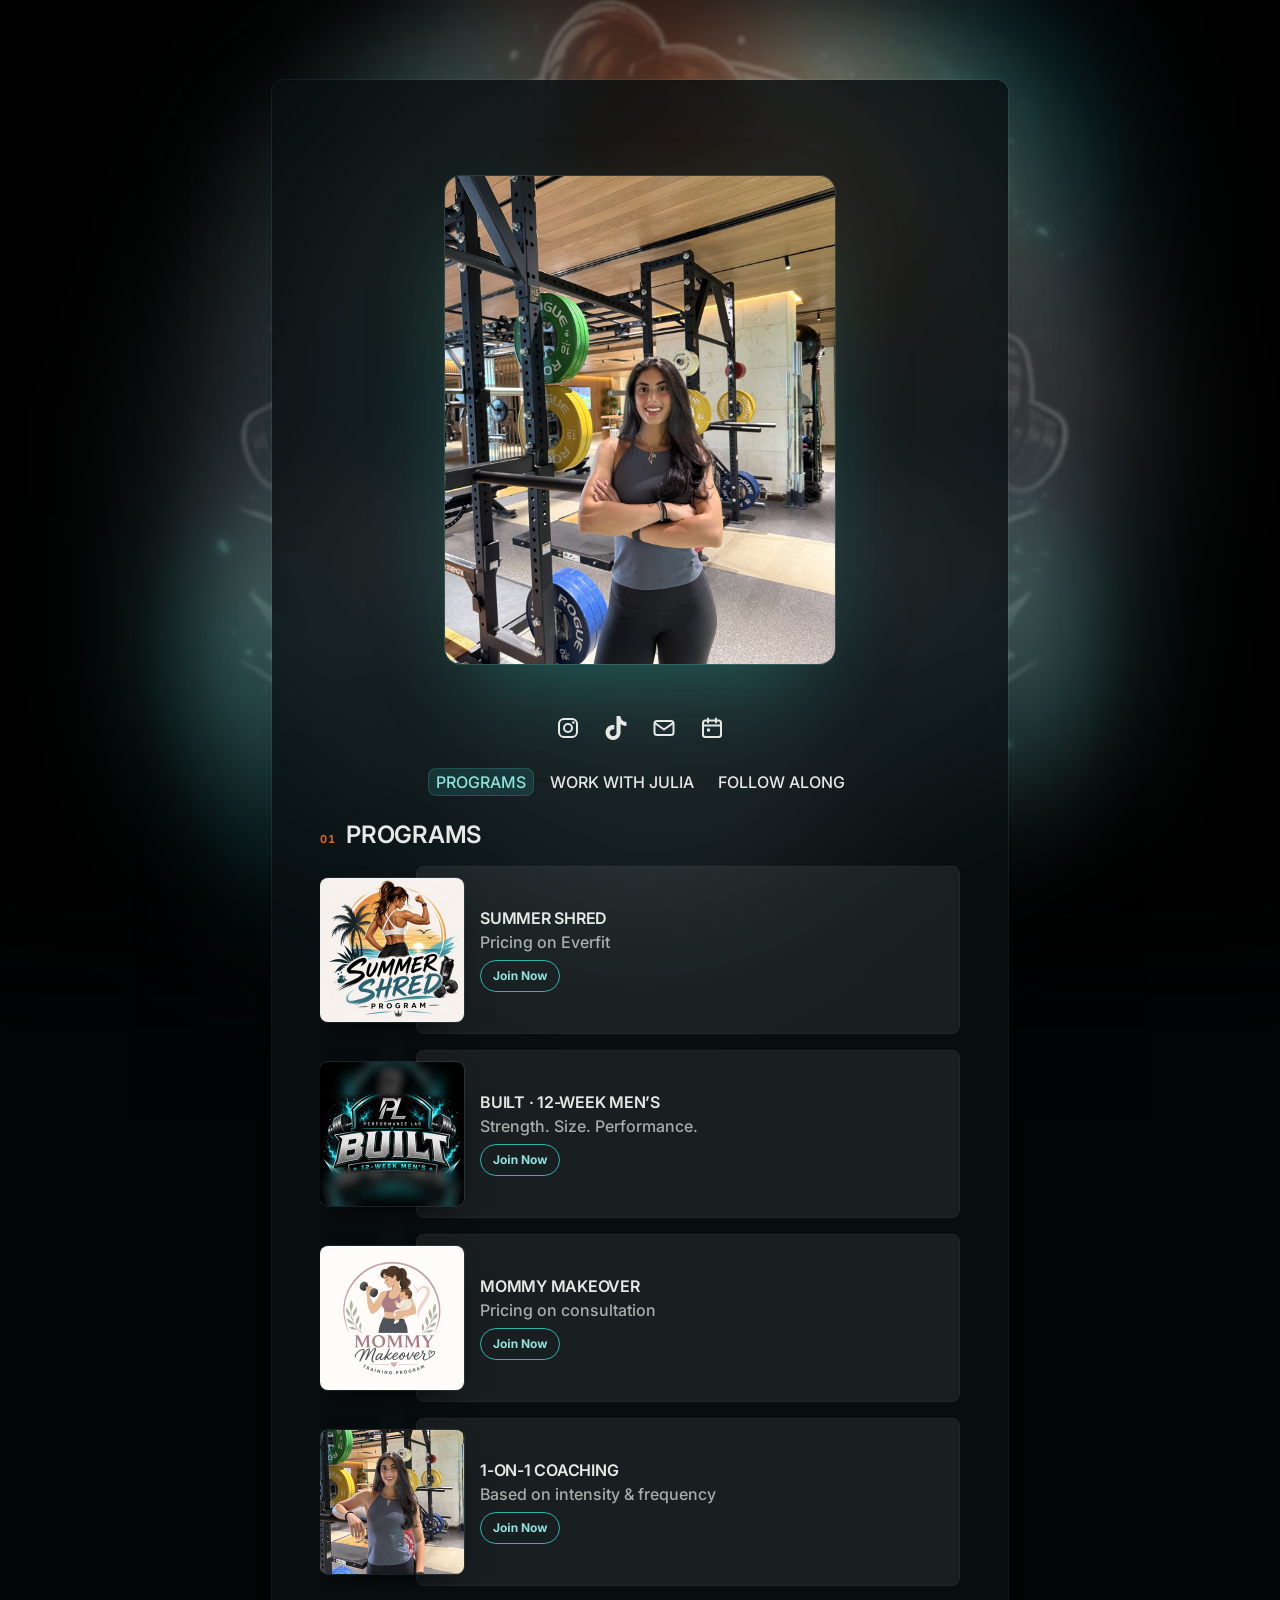
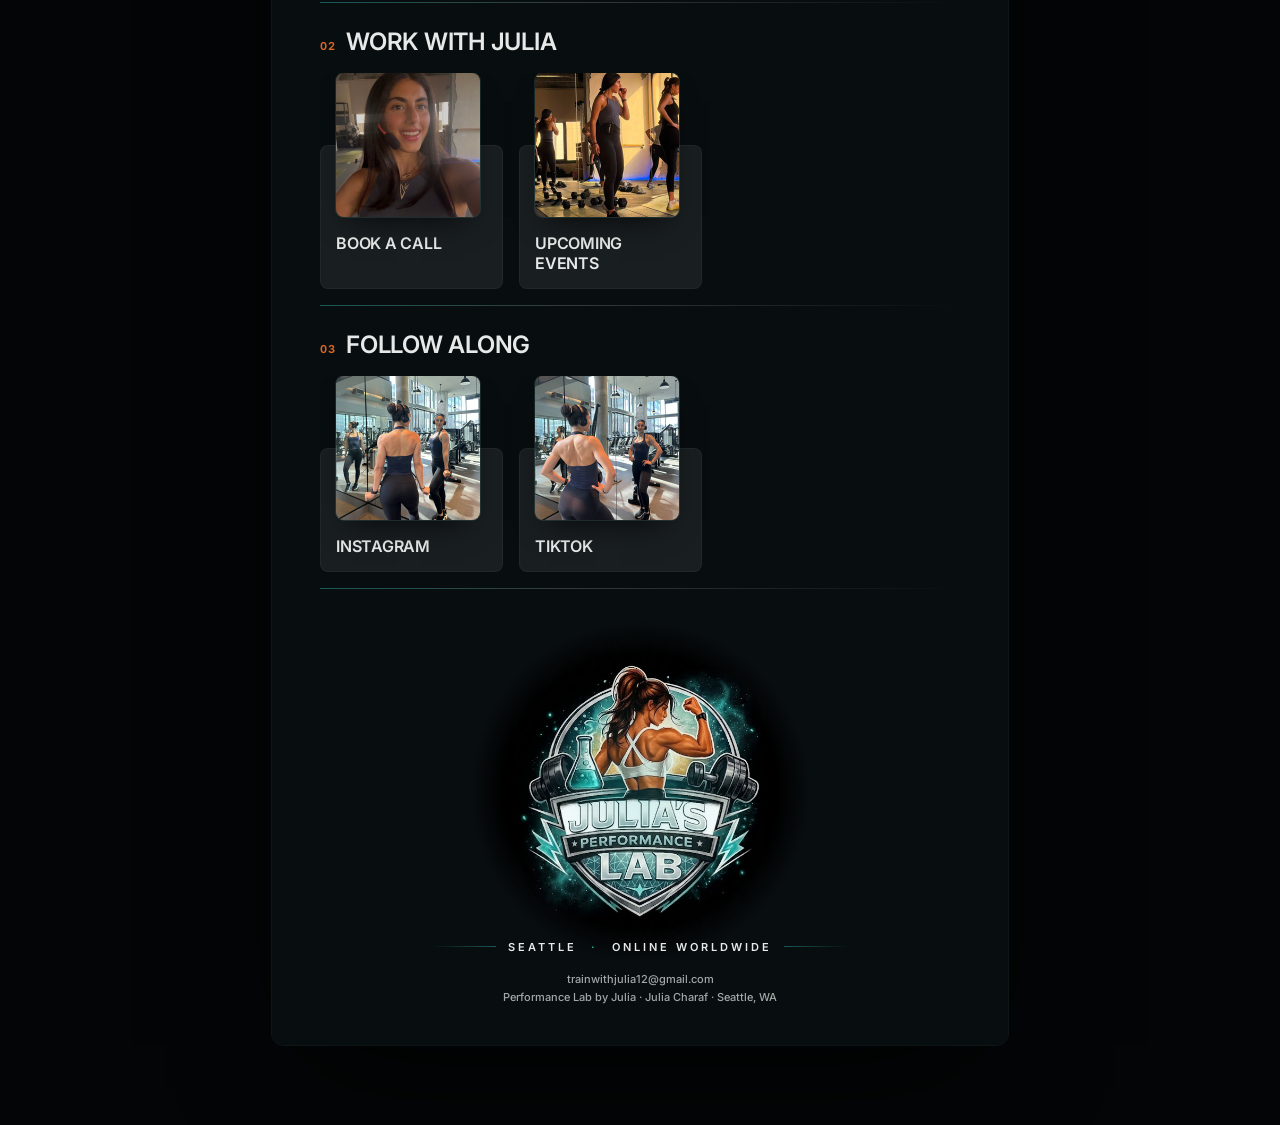
==== commit fc553c82: "Footer: caption clear of the seal, hairline rule, larger contact lines Co-Authored-By: Claude Fable " ====
--- a/index.html
+++ b/index.html
@@ -147,7 +147,7 @@
       <footer class="foot">
         <a class="brand" href="https://performancelab.fitness" target="_blank" rel="noopener" aria-label="Julia's Performance Lab">
           <span class="seal"><img src="assets/crest.png" alt="Julia's Performance Lab" width="640" height="640" loading="lazy"></span>
-          <small>Seattle · Online worldwide</small>
+          <small>Seattle <i>·</i> Online worldwide</small>
         </a>
         <div class="foot-links">
           <a href="mailto:trainwithjulia12@gmail.com">trainwithjulia12@gmail.com</a>
--- a/style.css
+++ b/style.css
@@ -420,6 +420,7 @@
       display: flex;
       flex-direction: column;
       align-items: center;
+      width: 100%;
       gap: 2px;
       text-decoration: none;
       color: var(--fg-70);
@@ -427,7 +428,7 @@
     .brand .seal {
       position: relative;
       width: 280px; height: 280px;
-      margin-bottom: -40px;
+      margin-bottom: -16px;
     }
     .brand .seal::before {
       content: "";
@@ -453,22 +454,42 @@
       transition: transform var(--slow) var(--ease);
     }
     .brand:hover .seal img { transform: scale(1.03); }
+    /* caption sits clear of the seal: a hairline each side, the crest's teal on the dot */
     .brand small {
-      font-size: 8px;
-      line-height: 12px;
-      font-weight: 500;
-      letter-spacing: 2px;
+      position: relative;
+      z-index: 1;
+      display: flex;
+      align-items: center;
+      gap: 12px;
+      width: 100%;
+      font-size: 10px;
+      line-height: 14px;
+      font-weight: 600;
+      letter-spacing: 3px;
       text-transform: uppercase;
-    }
+      color: var(--fg);
+      white-space: nowrap;
+      transition: color var(--fast) var(--ease);
+    }
+    .brand small::before, .brand small::after {
+      content: "";
+      flex: 1 1 0;
+      height: 1px;
+      background: linear-gradient(90deg, transparent, var(--teal-45));
+    }
+    .brand small::after { background: linear-gradient(90deg, var(--teal-45), transparent); }
+    .brand small i { font-style: normal; color: var(--teal); margin: 0 2px; }
+    .brand:hover small { color: var(--aqua); }
     .foot-links {
       display: flex;
       flex-direction: column;
       align-items: center;
-      gap: 4px;
+      gap: 2px;
+      padding-bottom: 8px;
     }
     .foot-links a, .foot-links span {
-      font-size: 8px;
-      line-height: 12px;
+      font-size: 11px;
+      line-height: 16px;
       font-weight: 500;
       color: var(--fg-70);
       text-decoration: none;
@@ -531,7 +552,9 @@
       }
       .btn { height: 32px; }
       .group { scroll-margin-top: 0; }
-      .brand .seal { width: 340px; height: 340px; margin-bottom: -52px; }
+      .brand .seal { width: 340px; height: 340px; margin-bottom: -24px; }
+      .brand { width: 420px; }
+      .brand small { font-size: 11px; line-height: 16px; }
     }
     @media (max-width: 480px) {
       .page { min-height: 100dvh; }
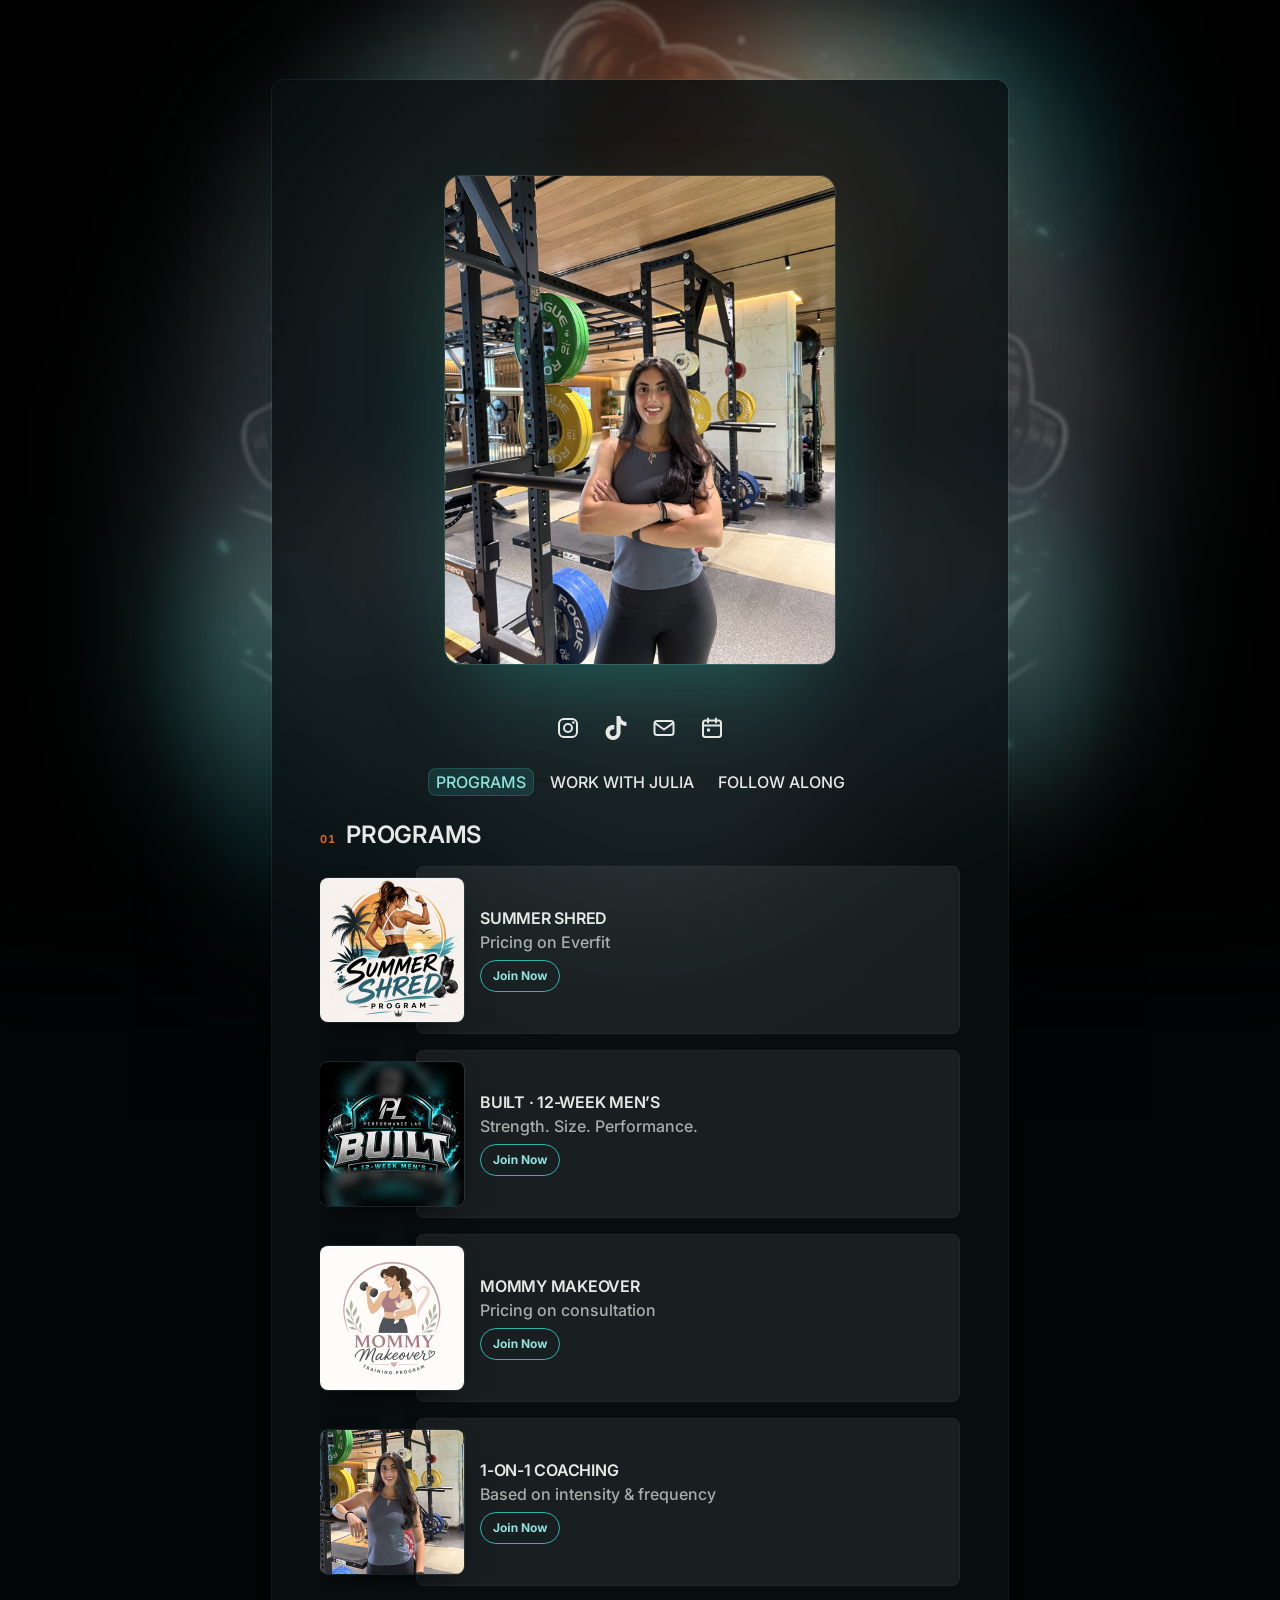
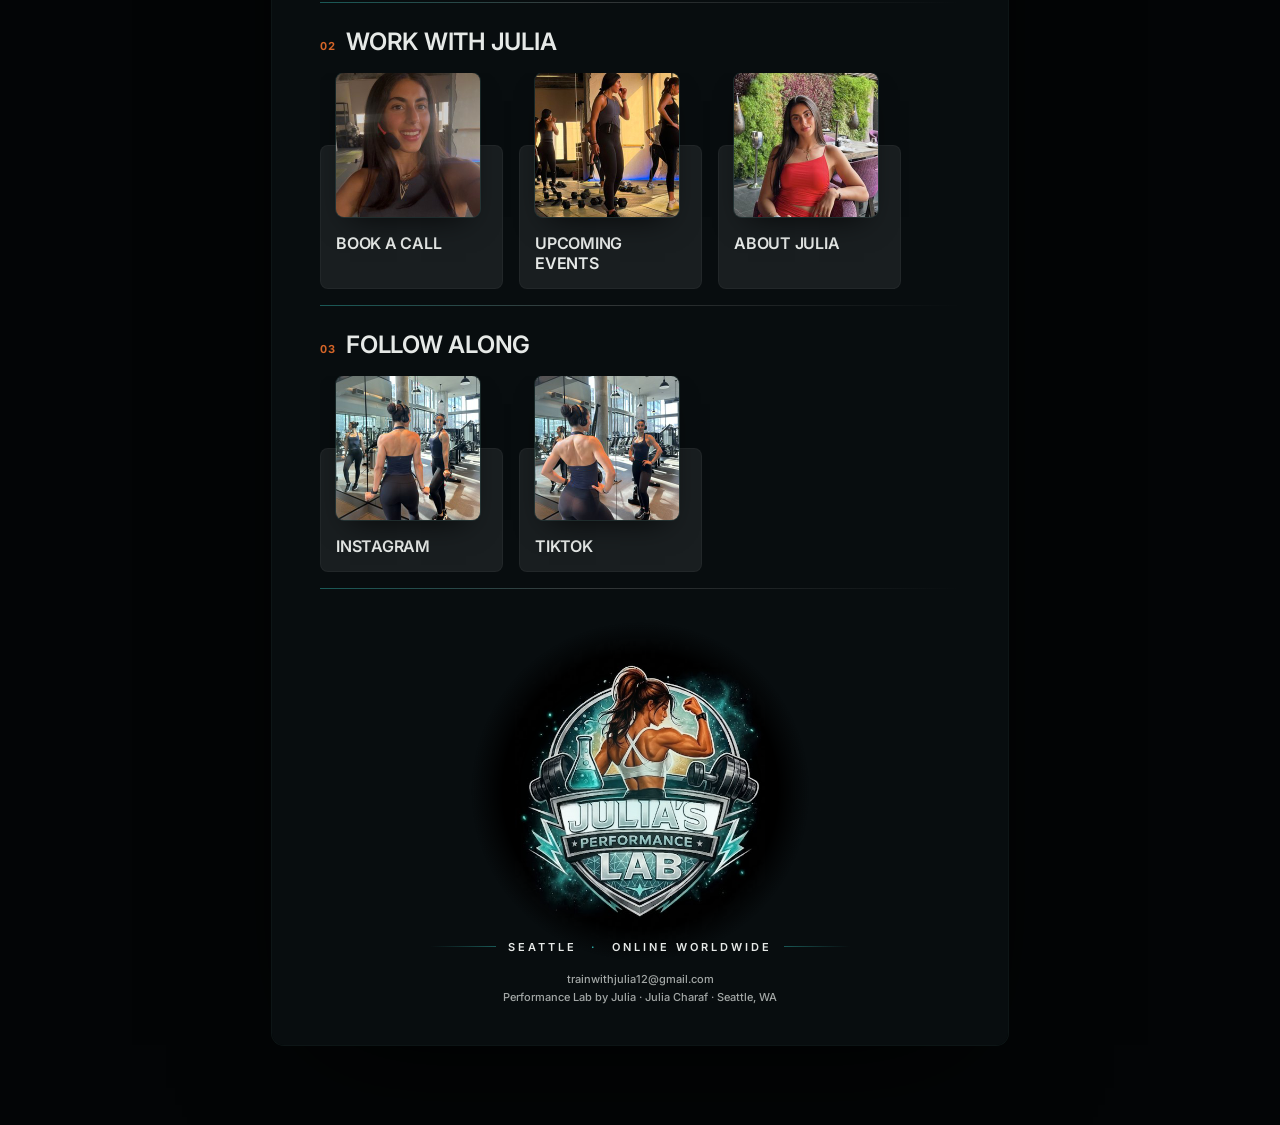
==== commit 50cb6e7f: "About Julia page: old site's About + Coach story in the new card layout; About Julia card under Work" ====
--- a/index.html
+++ b/index.html
@@ -120,6 +120,12 @@
                 <div class="content"><h3>UPCOMING EVENTS</h3></div>
               </div>
             </a>
+            <a class="item side" href="about.html">
+              <div class="thumb"><img src="assets/about-thumb.jpg" alt="About Julia" width="288" height="288" loading="lazy"></div>
+              <div class="body">
+                <div class="content"><h3>ABOUT JULIA</h3></div>
+              </div>
+            </a>
           </div>
         </div>
       </section>
--- a/style.css
+++ b/style.css
@@ -1,4 +1,4 @@
-/* Performance Lab by Julia — shared stylesheet (index.html + events.html) */
+/* Performance Lab by Julia — shared stylesheet (index.html + events.html + about.html) */
     /* Palette sampled from the crest: black ground, chrome silver, lab teal, one copper accent from the sunset */
     :root {
       --bg-page: #030506;
@@ -750,3 +750,210 @@
   .date strong { font-size: 30px; line-height: 32px; }
   .event .meta, .event .note, .ask p, .empty p { font-size: 15px; line-height: 20px; }
 }
+
+/* ===== about.html ===== */
+.ab-hero {
+  display: flex;
+  flex-direction: column;
+  align-items: center;
+  gap: 16px;
+}
+.ab-portrait {
+  position: relative;
+  width: calc(100% + 32px);
+}
+.ab-portrait::before {
+  content: "";
+  position: absolute;
+  inset: 0;
+  background: linear-gradient(180deg, transparent 62%, var(--bg-card) 100%);
+  z-index: 1;
+  pointer-events: none;
+}
+.ab-portrait > img {
+  display: block;
+  width: 100%;
+  height: auto;
+  aspect-ratio: 4 / 5;
+  object-fit: cover;
+  object-position: center top;
+  background: var(--mid-10);
+}
+.ab-title {
+  position: relative;
+  z-index: 2;
+  display: flex;
+  flex-direction: column;
+  align-items: center;
+  text-align: center;
+  gap: 8px;
+  width: 100%;
+  margin-top: -40px;
+}
+.ab-title small {
+  font-size: 10px;
+  line-height: 12px;
+  font-weight: 700;
+  letter-spacing: 2px;
+  color: var(--copper);
+  text-transform: uppercase;
+}
+.ab-title h1 {
+  margin: 0;
+  font-size: 30px;
+  line-height: 32px;
+  font-weight: 700;
+  letter-spacing: -0.6px;
+  text-transform: uppercase;
+}
+.ab-title h1 b { display: block; color: var(--aqua); font-weight: 700; }
+.ab-title p {
+  margin: 0;
+  max-width: 52ch;
+  font-size: 14px;
+  line-height: 19px;
+  font-weight: 500;
+  color: var(--fg-70);
+}
+.ab-chips {
+  display: flex;
+  flex-wrap: wrap;
+  justify-content: center;
+  gap: 6px;
+  margin-top: 4px;
+}
+.ab-chips li {
+  padding: 4px 10px;
+  border-radius: 999px;
+  font-size: 11px;
+  line-height: 14px;
+  font-weight: 700;
+  letter-spacing: .5px;
+  text-transform: uppercase;
+  color: var(--aqua);
+  background: var(--teal-10);
+  box-shadow: inset 0 0 0 1px var(--teal-24);
+}
+
+.ab-copy { display: flex; flex-direction: column; gap: 12px; }
+.ab-copy h3 {
+  font-size: 22px;
+  line-height: 26px;
+  font-weight: 700;
+  letter-spacing: -0.4px;
+}
+.ab-copy h3 b { color: var(--aqua); font-weight: 700; }
+.ab-copy p { margin: 0; font-size: 15px; line-height: 22px; color: var(--fg-70); }
+.ab-copy p strong { color: var(--fg); font-weight: 600; }
+
+.pillars {
+  display: grid;
+  grid-template-columns: 1fr;
+  gap: 12px;
+}
+.pillar {
+  display: flex;
+  gap: 12px;
+  padding: 14px;
+  border-radius: 8px;
+  background: var(--mid-10);
+  box-shadow: inset 0 0 0 1px rgba(255, 255, 255, 0.04);
+  transition: background-color var(--fast) var(--ease), box-shadow var(--fast) var(--ease);
+}
+.pillar:hover { background: var(--teal-10); box-shadow: inset 0 0 0 1px var(--teal-24); }
+.pillar .mark {
+  flex: 0 0 40px;
+  width: 40px; height: 40px;
+  display: grid;
+  place-items: center;
+  border-radius: 50%;
+  background: rgba(5, 8, 9, 0.6);
+  box-shadow: 0 0 0 1px var(--teal-24);
+  color: var(--aqua);
+}
+.pillar .mark svg { width: 20px; height: 20px; }
+.pillar h3 { font-size: 15px; line-height: 19px; font-weight: 600; letter-spacing: -0.25px; }
+.pillar p { margin: 4px 0 0; font-size: 13px; line-height: 18px; color: var(--fg-70); }
+
+.timeline {
+  list-style: none;
+  margin: 4px 0 0;
+  padding: 0 0 0 22px;
+  position: relative;
+  display: flex;
+  flex-direction: column;
+  gap: 16px;
+}
+.timeline::before {
+  content: "";
+  position: absolute;
+  left: 5px; top: 8px; bottom: 8px;
+  width: 1px;
+  background: linear-gradient(180deg, var(--teal-45), var(--fg-20));
+}
+.timeline li { position: relative; display: flex; flex-direction: column; gap: 3px; }
+.timeline li::before {
+  content: "";
+  position: absolute;
+  left: -22px; top: 4px;
+  width: 11px; height: 11px;
+  border-radius: 50%;
+  background: var(--bg-card);
+  box-shadow: inset 0 0 0 2px var(--teal);
+}
+.timeline li b {
+  font-size: 10px;
+  line-height: 14px;
+  font-weight: 700;
+  letter-spacing: 1.5px;
+  text-transform: uppercase;
+  color: var(--copper);
+}
+.timeline li span { font-size: 14px; line-height: 20px; color: var(--fg-70); }
+.timeline li span strong { color: var(--fg); font-weight: 600; }
+
+.creds {
+  display: grid;
+  grid-template-columns: repeat(2, 1fr);
+  gap: 8px;
+}
+.creds li {
+  display: flex;
+  flex-direction: column;
+  gap: 2px;
+  padding: 10px 12px;
+  border-radius: 8px;
+  background: rgba(5, 8, 9, 0.6);
+  box-shadow: 0 0 0 1px var(--teal-24);
+}
+.creds small {
+  font-size: 9px;
+  line-height: 12px;
+  font-weight: 700;
+  letter-spacing: 1.5px;
+  text-transform: uppercase;
+  color: var(--fg-70);
+}
+.creds b { font-size: 13px; line-height: 17px; font-weight: 600; color: var(--fg); }
+.ask .row { display: flex; flex-wrap: wrap; gap: 8px; }
+
+@media (min-width: 481px) {
+  .ab-hero { flex-direction: row; align-items: center; gap: 32px; }
+  .ab-portrait { flex: 0 0 280px; width: 280px; }
+  .ab-portrait::before { display: none; }
+  .ab-portrait > img {
+    border-radius: 16px;
+    box-shadow: 0 0 0 1px rgba(143, 227, 220, 0.16), 0 40px 90px -30px var(--teal-45);
+  }
+  .ab-title { align-items: flex-start; text-align: left; margin-top: 0; gap: 10px; }
+  .ab-title h1 { font-size: 38px; line-height: 40px; letter-spacing: -0.9px; }
+  .ab-title p { font-size: 15px; line-height: 21px; }
+  .ab-chips { justify-content: flex-start; }
+  .ab-copy h3 { font-size: 26px; line-height: 30px; }
+  .ab-copy p { font-size: 16px; line-height: 24px; }
+  .pillars { grid-template-columns: repeat(2, 1fr); }
+  .pillar { padding: 16px; }
+  .pillar p { font-size: 14px; line-height: 19px; }
+  .timeline li span { font-size: 15px; line-height: 21px; }
+  .creds { grid-template-columns: repeat(4, 1fr); }
+}
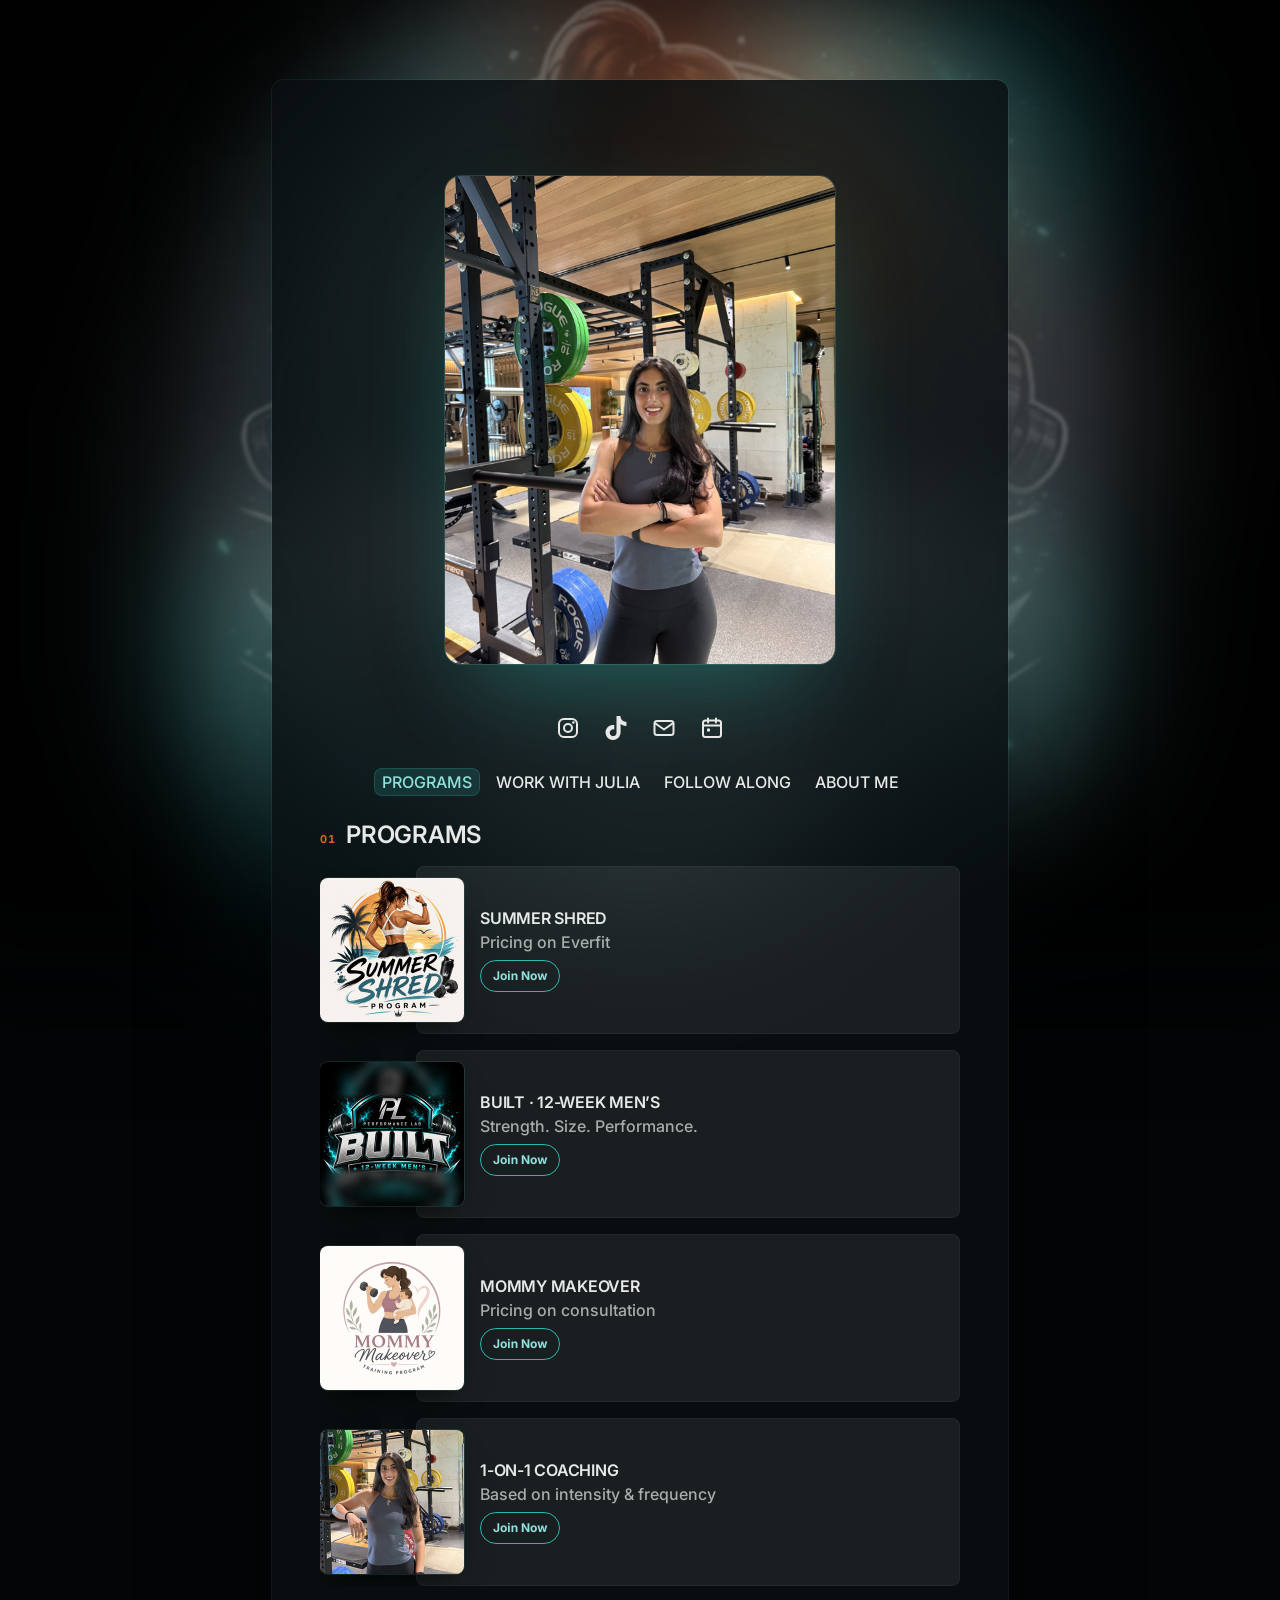
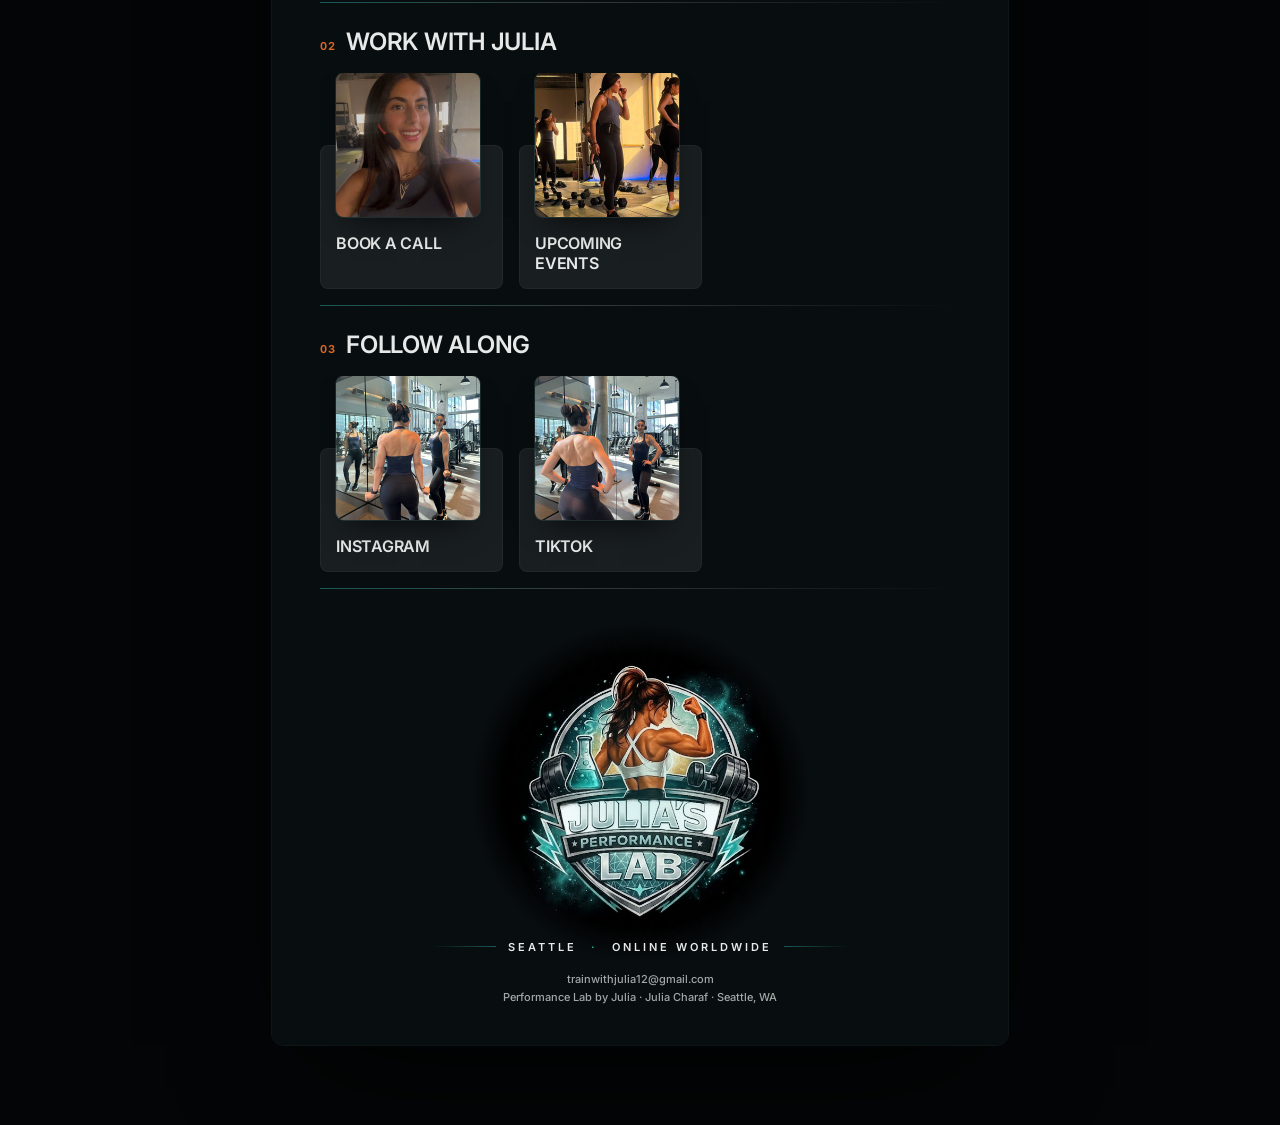
==== commit 3f1ae74b: "ABOUT ME is the fourth tab; About card removed from Work With Julia; tabs wrap on phones Co-Authored" ====
--- a/index.html
+++ b/index.html
@@ -52,6 +52,7 @@
             <li><a class="tab active" href="#programs" data-target="programs">PROGRAMS</a></li>
             <li><a class="tab" href="#coaching" data-target="coaching">WORK WITH JULIA</a></li>
             <li><a class="tab" href="#follow" data-target="follow">FOLLOW ALONG</a></li>
+            <li><a class="tab" href="about.html">ABOUT ME</a></li>
           </ul>
         </div>
       </header>
@@ -118,12 +119,6 @@
               <div class="thumb"><img src="assets/events.jpg" alt="Upcoming events" width="288" height="288" loading="lazy"></div>
               <div class="body">
                 <div class="content"><h3>UPCOMING EVENTS</h3></div>
-              </div>
-            </a>
-            <a class="item side" href="about.html">
-              <div class="thumb"><img src="assets/about-thumb.jpg" alt="About Julia" width="288" height="288" loading="lazy"></div>
-              <div class="body">
-                <div class="content"><h3>ABOUT JULIA</h3></div>
               </div>
             </a>
           </div>
@@ -165,7 +160,8 @@
 
   <script>
     (function () {
-      var tabs = Array.prototype.slice.call(document.querySelectorAll('.tab'));
+      /* tabs with a data-target scroll in-page; a tab without one (ABOUT ME) is a plain link */
+      var tabs = Array.prototype.slice.call(document.querySelectorAll('.tab[data-target]'));
       var groups = tabs.map(function (t) { return document.getElementById(t.dataset.target); });
       var lock = 0;
 
--- a/style.css
+++ b/style.css
@@ -558,6 +558,9 @@
     }
     @media (max-width: 480px) {
       .page { min-height: 100dvh; }
+      /* four tabs do not fit one phone row; wrap them centred instead of hiding the last one */
+      .tabs { flex-wrap: wrap; justify-content: center; row-gap: 4px; padding: 0 8px; }
+      .tabs::before, .tabs::after { display: none; }
     }
 
 /* ===== events.html ===== */
@@ -845,6 +848,70 @@
 .ab-copy h3 b { color: var(--aqua); font-weight: 700; }
 .ab-copy p { margin: 0; font-size: 15px; line-height: 22px; color: var(--fg-70); }
 .ab-copy p strong { color: var(--fg); font-weight: 600; }
+
+.foundation {
+  display: grid;
+  grid-template-columns: 1fr;
+  gap: 12px;
+  margin-top: 4px;
+}
+.foundation li {
+  position: relative;
+  display: flex;
+  gap: 14px;
+  align-items: flex-start;
+  padding: 16px;
+  border-radius: 8px;
+  overflow: hidden;
+  background: rgba(5, 8, 9, 0.6);
+  box-shadow: 0 0 0 1px var(--teal-24);
+}
+.foundation li > img {
+  flex: 0 0 64px;
+  width: 64px; height: auto;
+  margin-top: 2px;
+  filter: drop-shadow(0 0 10px rgba(255, 255, 255, 0.08));
+}
+.foundation li.uw::after {
+  content: "";
+  position: absolute;
+  right: -30px; bottom: -40px;
+  width: 200px; height: 122px;
+  background: url("assets/uw.png") center / contain no-repeat;
+  opacity: .07;
+  pointer-events: none;
+}
+.foundation .mark {
+  flex: 0 0 40px;
+  width: 40px; height: 40px;
+  display: grid;
+  place-items: center;
+  border-radius: 50%;
+  background: var(--teal-10);
+  box-shadow: 0 0 0 1px var(--teal-24);
+  color: var(--aqua);
+}
+.foundation .mark svg { width: 20px; height: 20px; }
+.foundation small {
+  display: block;
+  font-size: 10px;
+  line-height: 12px;
+  font-weight: 700;
+  letter-spacing: 1.5px;
+  text-transform: uppercase;
+  color: var(--copper);
+  margin-bottom: 4px;
+}
+.foundation h3 { font-size: 16px; line-height: 20px; font-weight: 700; letter-spacing: -0.25px; }
+.foundation p { margin: 6px 0 0; font-size: 13px; line-height: 18px; color: var(--fg-70); }
+.creds li.uw-tile { position: relative; overflow: hidden; }
+.creds li.uw-tile img {
+  position: absolute;
+  right: -6px; bottom: -6px;
+  width: 54px; height: auto;
+  opacity: .28;
+  pointer-events: none;
+}
 
 .pillars {
   display: grid;
@@ -951,6 +1018,9 @@
   .ab-chips { justify-content: flex-start; }
   .ab-copy h3 { font-size: 26px; line-height: 30px; }
   .ab-copy p { font-size: 16px; line-height: 24px; }
+  .foundation { grid-template-columns: repeat(2, 1fr); }
+  .foundation li > img { flex-basis: 76px; width: 76px; }
+  .foundation p { font-size: 14px; line-height: 19px; }
   .pillars { grid-template-columns: repeat(2, 1fr); }
   .pillar { padding: 16px; }
   .pillar p { font-size: 14px; line-height: 19px; }
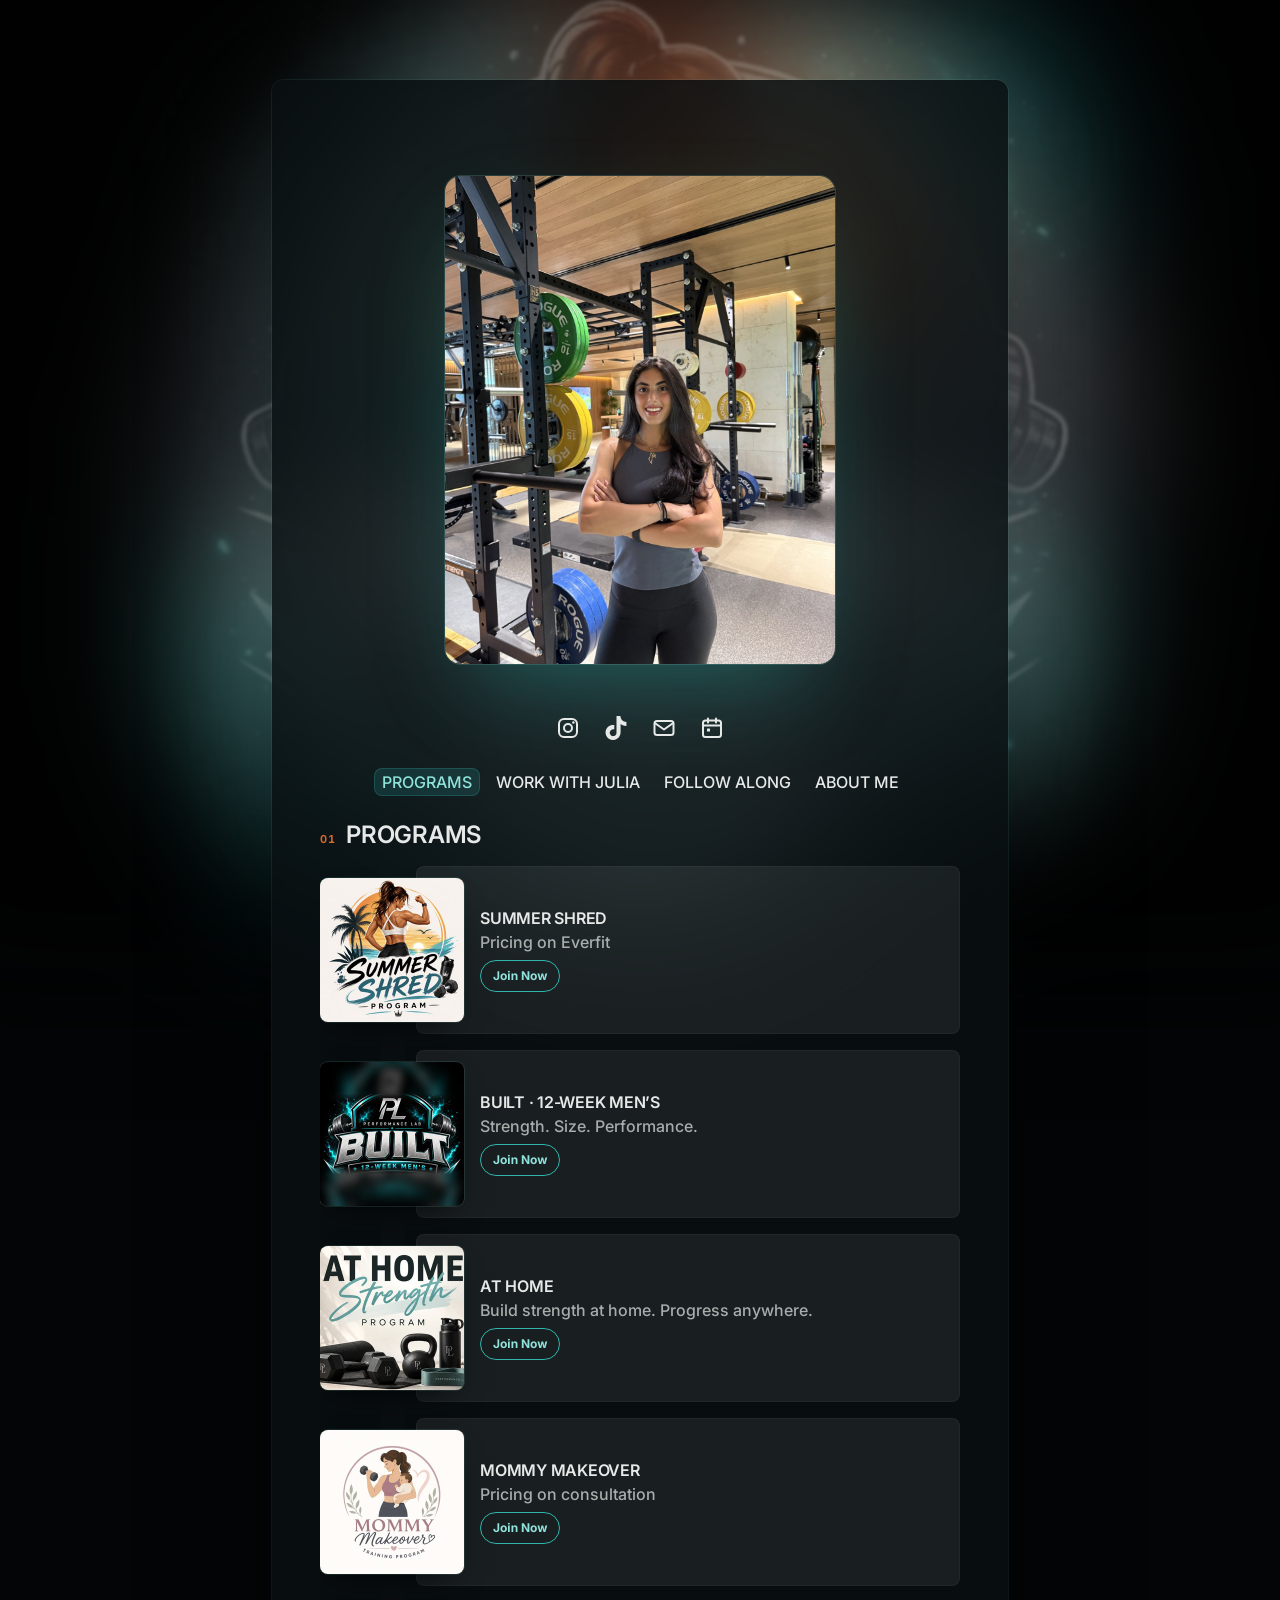
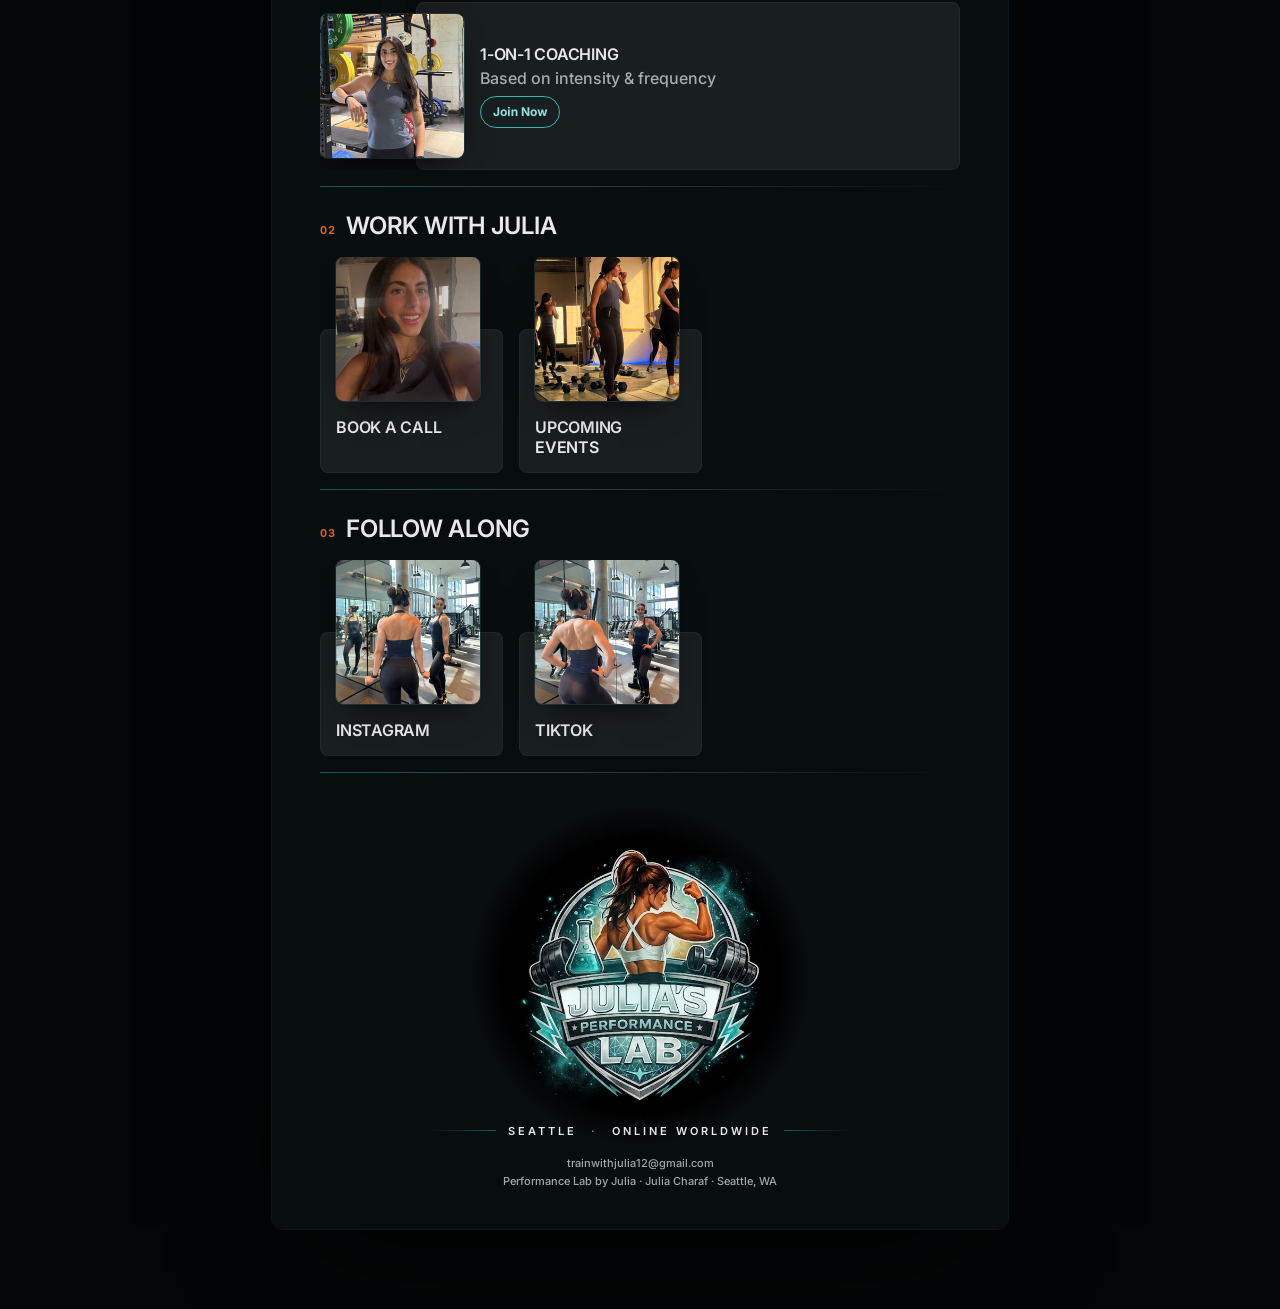
==== commit 7ae34ba4: "Programs: add AT HOME (Everfit PA463754, At Home Strength) between BUILT and Mommy Makeover Co-Autho" ====
--- a/index.html
+++ b/index.html
@@ -81,6 +81,16 @@
                 <span class="btn"><span>Join Now</span></span>
               </div>
             </a>
+            <a class="item stacked" href="https://coach.everfit.io/package/PA463754" target="_blank" rel="noopener">
+              <div class="thumb"><img src="assets/at-home.jpg" alt="At Home Strength program" width="288" height="288" loading="lazy"></div>
+              <div class="body">
+                <div class="content">
+                  <h3>AT HOME</h3>
+                  <div class="price"><span>Build strength at home. Progress anywhere.</span></div>
+                </div>
+                <span class="btn"><span>Join Now</span></span>
+              </div>
+            </a>
             <a class="item stacked" href="https://coach.everfit.io/package/WY697120" target="_blank" rel="noopener">
               <div class="thumb"><img src="assets/mommy-makeover.jpg" alt="Mommy Makeover" width="288" height="288" loading="lazy"></div>
               <div class="body">
--- a/style.css
+++ b/style.css
@@ -755,21 +755,25 @@
 }
 
 /* ===== about.html ===== */
+/* hero: the wide gym-floor photo carries the title inside it on desktop; on a
+   phone the photo is a tall 4:5 that fades into the card and the title sits on
+   the fade. Four teal corner ticks frame it like a lab reference plate. */
 .ab-hero {
   display: flex;
   flex-direction: column;
   align-items: center;
-  gap: 16px;
+  gap: 14px;
 }
 .ab-portrait {
   position: relative;
   width: calc(100% + 32px);
+  margin: 0;
 }
 .ab-portrait::before {
   content: "";
   position: absolute;
   inset: 0;
-  background: linear-gradient(180deg, transparent 62%, var(--bg-card) 100%);
+  background: linear-gradient(180deg, transparent 42%, rgba(10, 16, 18, 0.72) 74%, var(--bg-card) 100%);
   z-index: 1;
   pointer-events: none;
 }
@@ -779,19 +783,39 @@
   height: auto;
   aspect-ratio: 4 / 5;
   object-fit: cover;
-  object-position: center top;
+  object-position: 50% 18%;
   background: var(--mid-10);
 }
-.ab-title {
+.ab-corner {
+  position: absolute;
+  z-index: 2;
+  width: 18px;
+  height: 18px;
+  border: 1px solid var(--teal-45);
+  pointer-events: none;
+}
+.ab-corner.tl { top: 14px; left: 14px; border-right: 0; border-bottom: 0; }
+.ab-corner.tr { top: 14px; right: 14px; border-left: 0; border-bottom: 0; }
+.ab-corner.bl { bottom: 14px; left: 14px; border-right: 0; border-top: 0; }
+.ab-corner.br { bottom: 14px; right: 14px; border-left: 0; border-top: 0; }
+.ab-side {
   position: relative;
   z-index: 2;
+  display: flex;
+  flex-direction: column;
+  align-items: center;
+  gap: 12px;
+  width: 100%;
+  margin-top: -44px;
+}
+.ab-title {
   display: flex;
   flex-direction: column;
   align-items: center;
   text-align: center;
   gap: 8px;
-  width: 100%;
-  margin-top: -40px;
+  margin: 0;
+  padding: 0 8px;
 }
 .ab-title small {
   font-size: 10px;
@@ -808,11 +832,13 @@
   font-weight: 700;
   letter-spacing: -0.6px;
   text-transform: uppercase;
+  text-shadow: 0 2px 24px rgba(5, 8, 9, 0.8);
 }
 .ab-title h1 b { display: block; color: var(--aqua); font-weight: 700; }
-.ab-title p {
+.ab-lede {
   margin: 0;
   max-width: 52ch;
+  text-align: center;
   font-size: 14px;
   line-height: 19px;
   font-weight: 500;
@@ -834,8 +860,10 @@
   letter-spacing: .5px;
   text-transform: uppercase;
   color: var(--aqua);
-  background: var(--teal-10);
+  background: rgba(10, 16, 18, 0.72);
   box-shadow: inset 0 0 0 1px var(--teal-24);
+  backdrop-filter: blur(6px);
+  -webkit-backdrop-filter: blur(6px);
 }
 
 .ab-copy { display: flex; flex-direction: column; gap: 12px; }
@@ -1005,16 +1033,29 @@
 .ask .row { display: flex; flex-wrap: wrap; gap: 8px; }
 
 @media (min-width: 481px) {
-  .ab-hero { flex-direction: row; align-items: center; gap: 32px; }
-  .ab-portrait { flex: 0 0 280px; width: 280px; }
-  .ab-portrait::before { display: none; }
+  /* desktop: the whole 4:5 portrait sits to the left, untouched by text; the
+     title and lede stand beside it. Nothing is cropped off her. */
+  .ab-hero { flex-direction: row; align-items: stretch; gap: 28px; }
+  .ab-portrait { width: 300px; flex: 0 0 300px; }
+  .ab-portrait::before {
+    border-radius: 12px;
+    background: linear-gradient(180deg, transparent 78%, rgba(10, 16, 18, 0.55) 100%);
+  }
   .ab-portrait > img {
-    border-radius: 16px;
+    aspect-ratio: 4 / 5;
+    object-position: 50% 50%;
+    border-radius: 12px;
     box-shadow: 0 0 0 1px rgba(143, 227, 220, 0.16), 0 40px 90px -30px var(--teal-45);
   }
-  .ab-title { align-items: flex-start; text-align: left; margin-top: 0; gap: 10px; }
-  .ab-title h1 { font-size: 38px; line-height: 40px; letter-spacing: -0.9px; }
-  .ab-title p { font-size: 15px; line-height: 21px; }
+  .ab-corner { width: 22px; height: 22px; }
+  .ab-corner.tl, .ab-corner.tr { top: 18px; }
+  .ab-corner.bl, .ab-corner.br { bottom: 18px; }
+  .ab-corner.tl, .ab-corner.bl { left: 18px; }
+  .ab-corner.tr, .ab-corner.br { right: 18px; }
+  .ab-title { position: static; align-items: flex-start; text-align: left; gap: 10px; padding: 0; }
+  .ab-title h1 { font-size: 36px; line-height: 38px; letter-spacing: -0.9px; text-shadow: none; }
+  .ab-side { justify-content: center; align-items: flex-start; gap: 18px; min-width: 0; margin-top: 0; }
+  .ab-lede { max-width: none; text-align: left; font-size: 15px; line-height: 22px; }
   .ab-chips { justify-content: flex-start; }
   .ab-copy h3 { font-size: 26px; line-height: 30px; }
   .ab-copy p { font-size: 16px; line-height: 24px; }
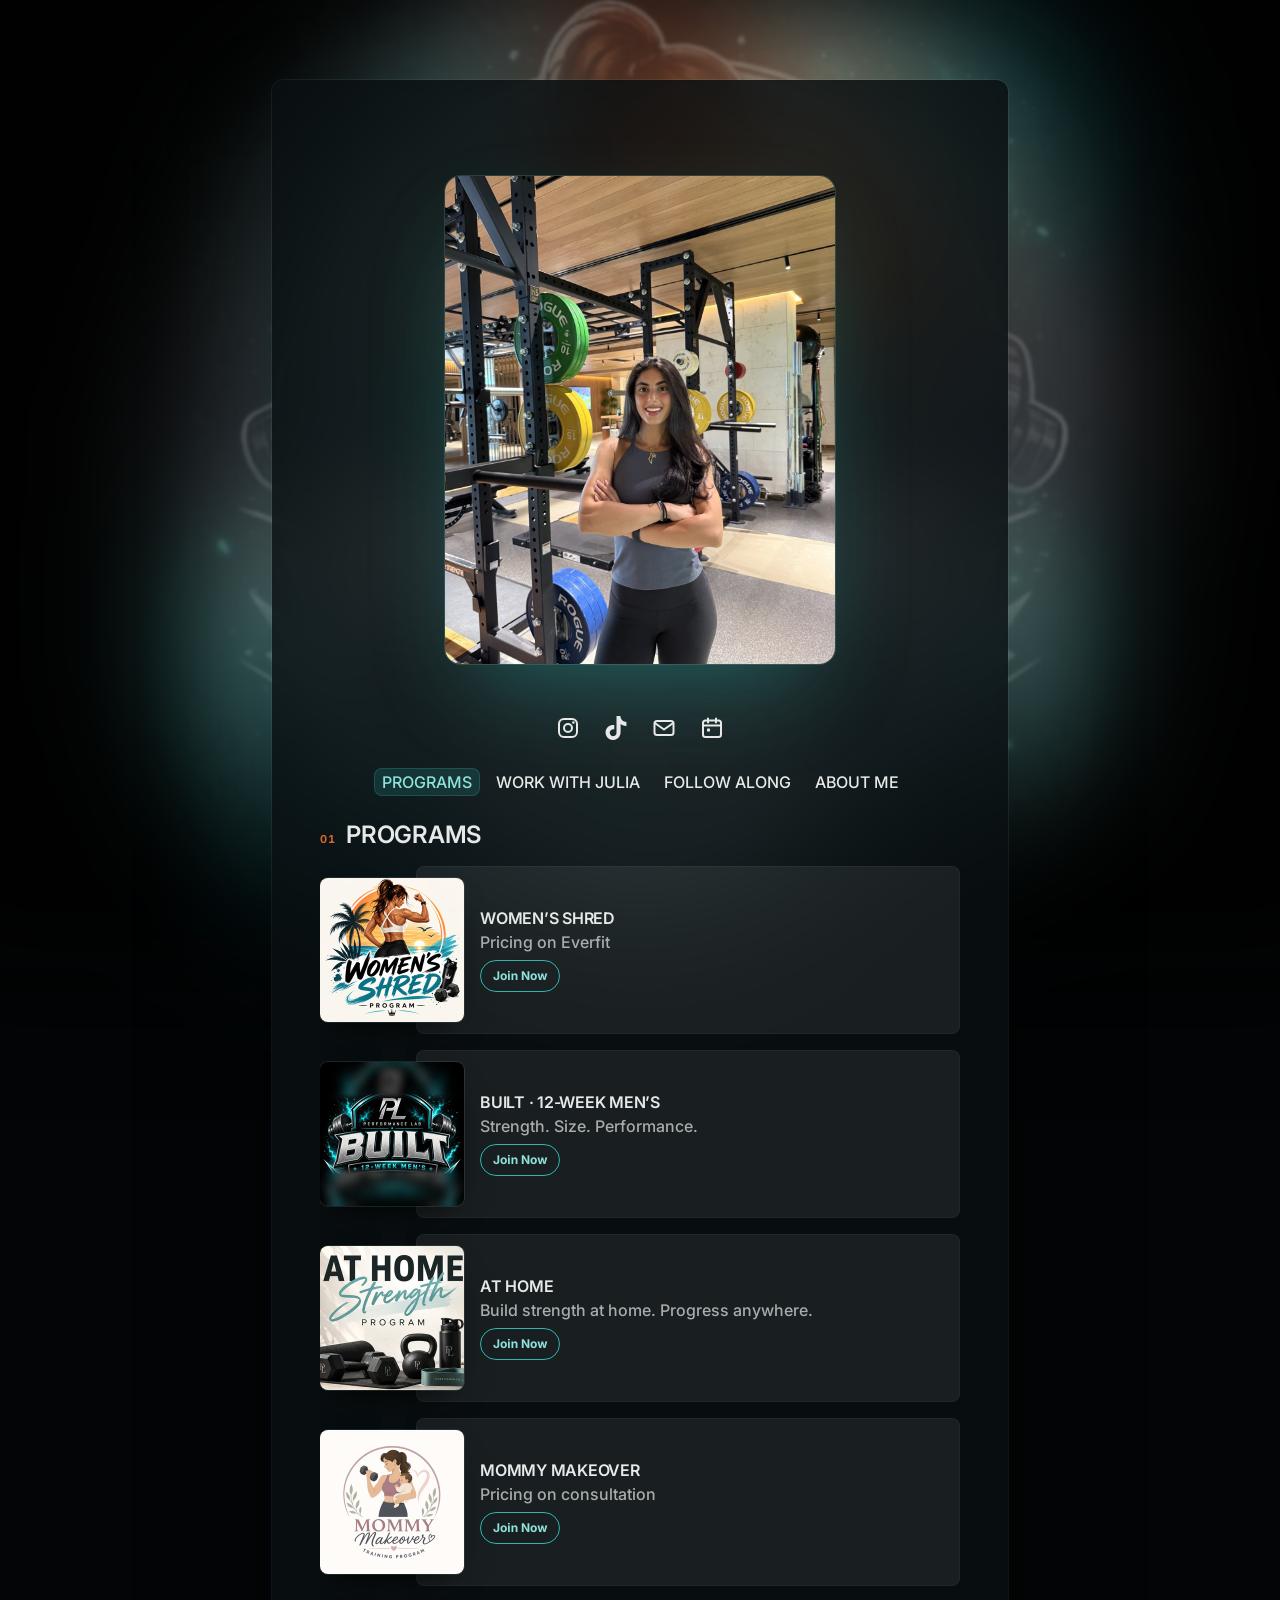
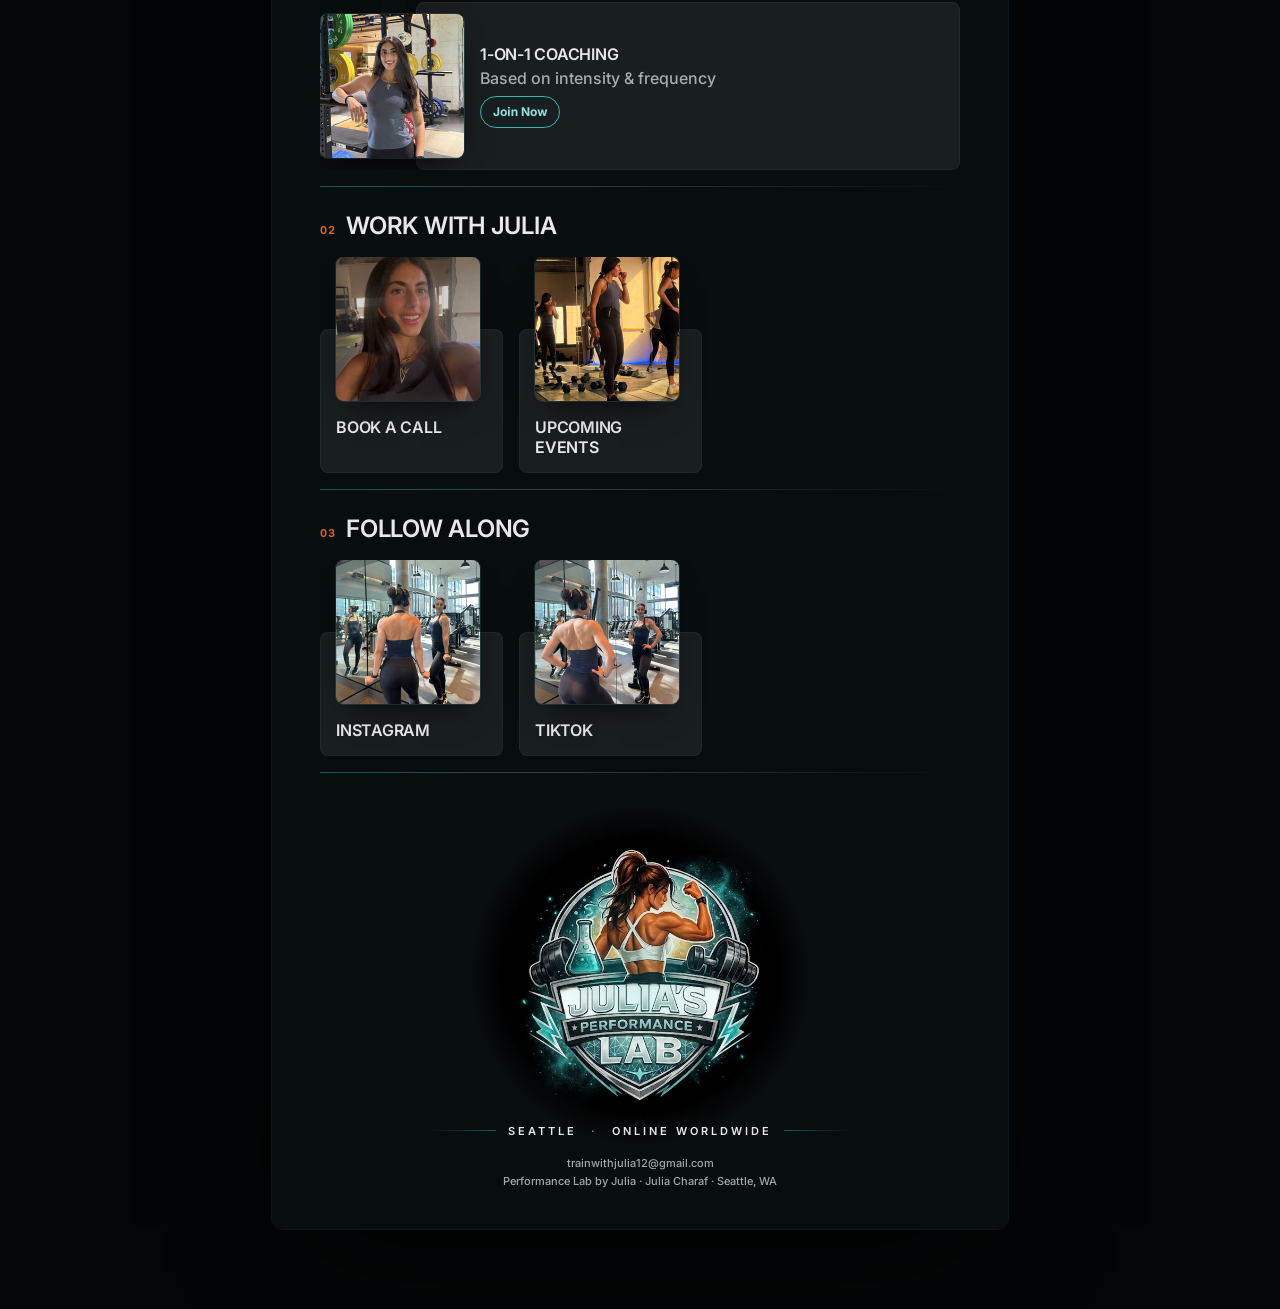
==== commit 07db378f: "Programs: replace Summer Shred with Women's Shred (Everfit OR589374) Rename the first program card t" ====
--- a/index.html
+++ b/index.html
@@ -62,10 +62,10 @@
         <div class="items-wrap">
           <div class="items">
             <a class="item stacked" href="https://coach.everfit.io/package/OR589374" target="_blank" rel="noopener">
-              <div class="thumb"><img src="assets/summer-shred.jpg" alt="Summer Shred" width="288" height="288" loading="lazy"></div>
-              <div class="body">
-                <div class="content">
-                  <h3>SUMMER SHRED</h3>
+              <div class="thumb"><img src="assets/womens-shred.jpg" alt="Women's Shred Program" width="288" height="288" loading="lazy"></div>
+              <div class="body">
+                <div class="content">
+                  <h3>WOMEN&rsquo;S SHRED</h3>
                   <div class="price"><span>Pricing on Everfit</span></div>
                 </div>
                 <span class="btn"><span>Join Now</span></span>
